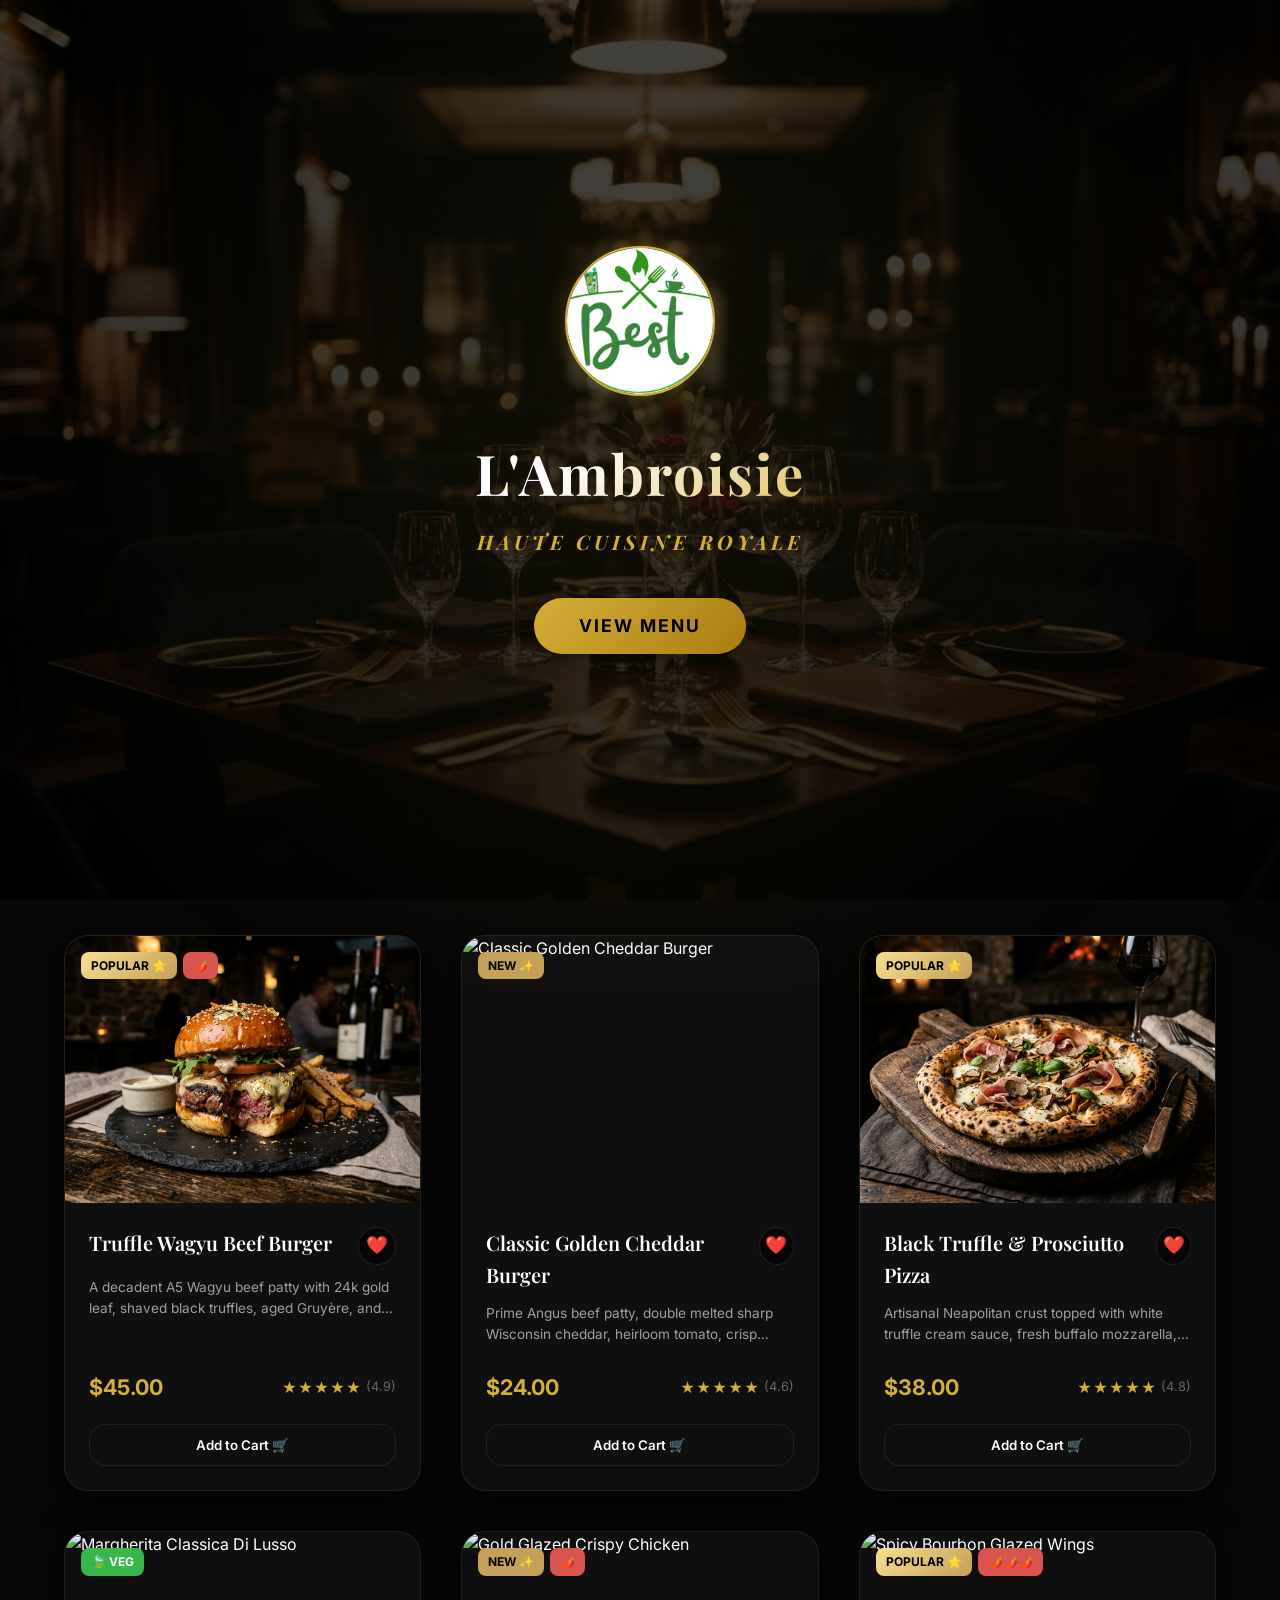
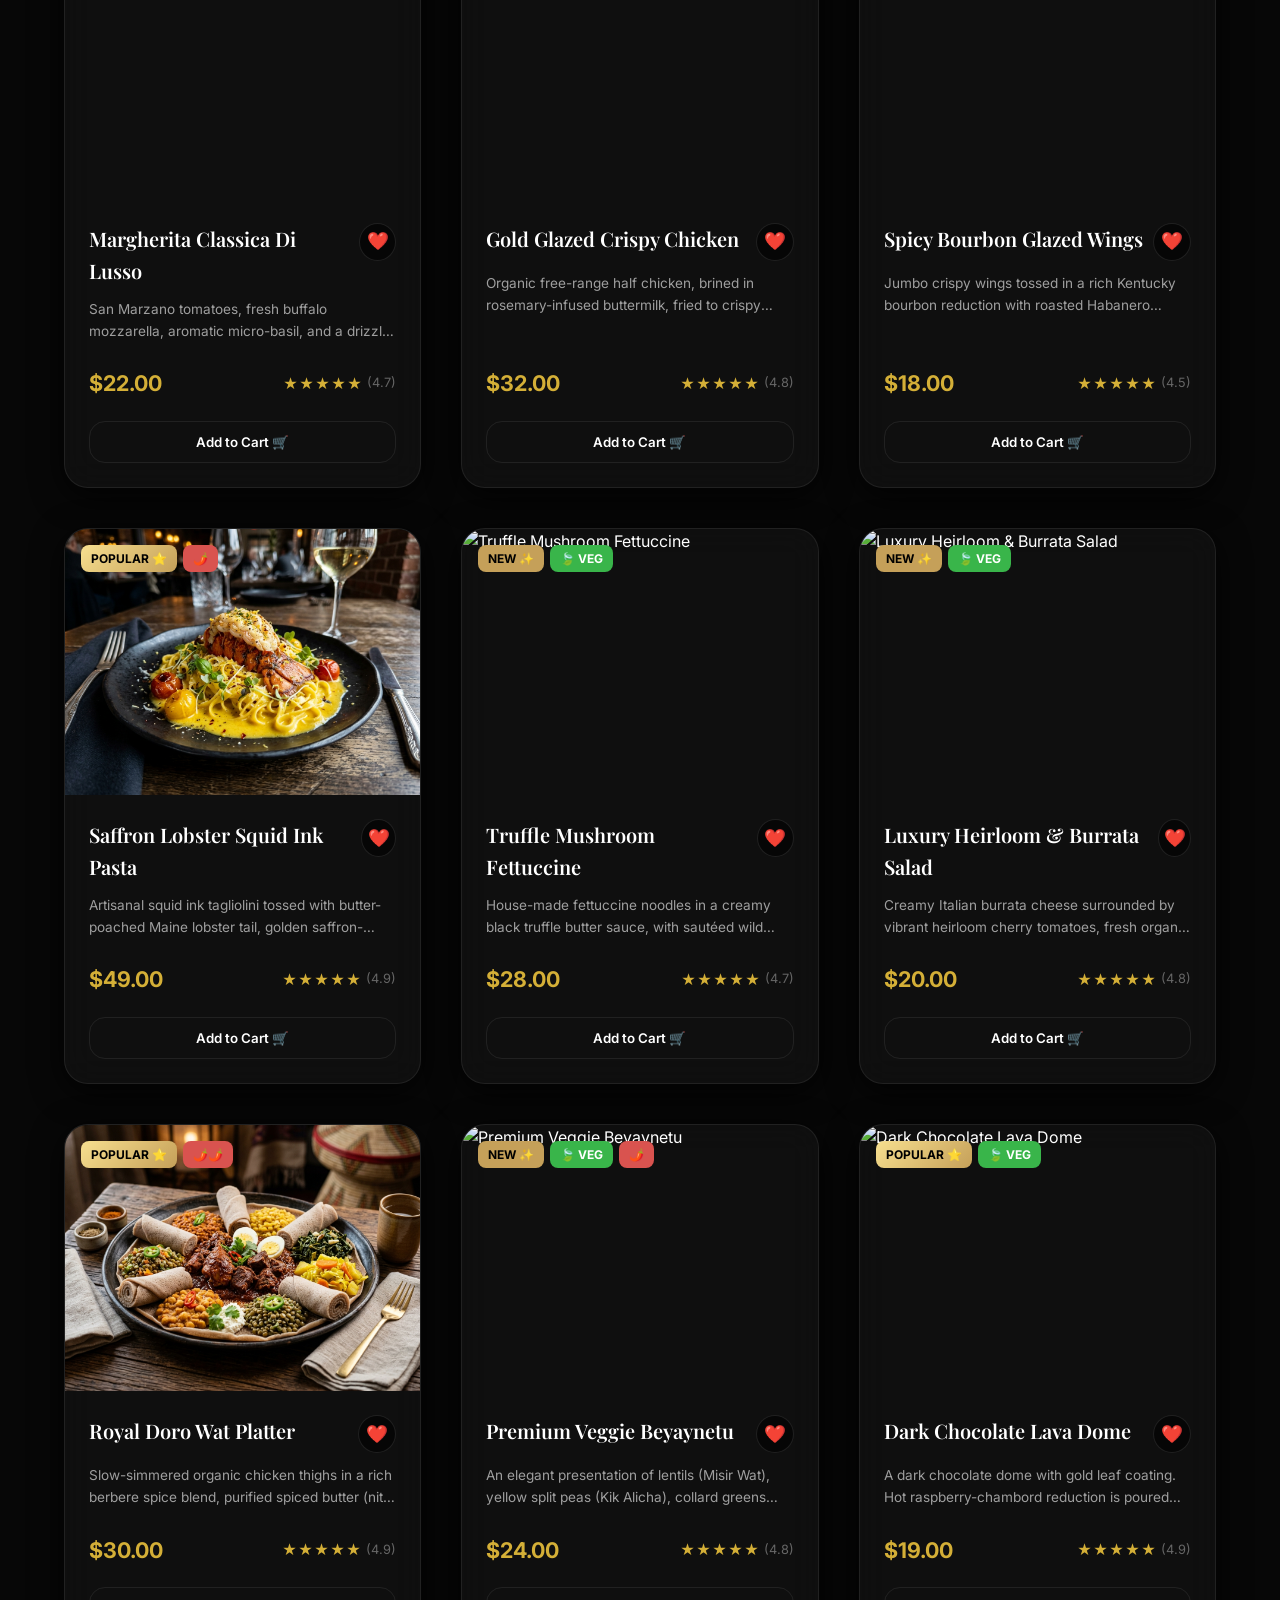
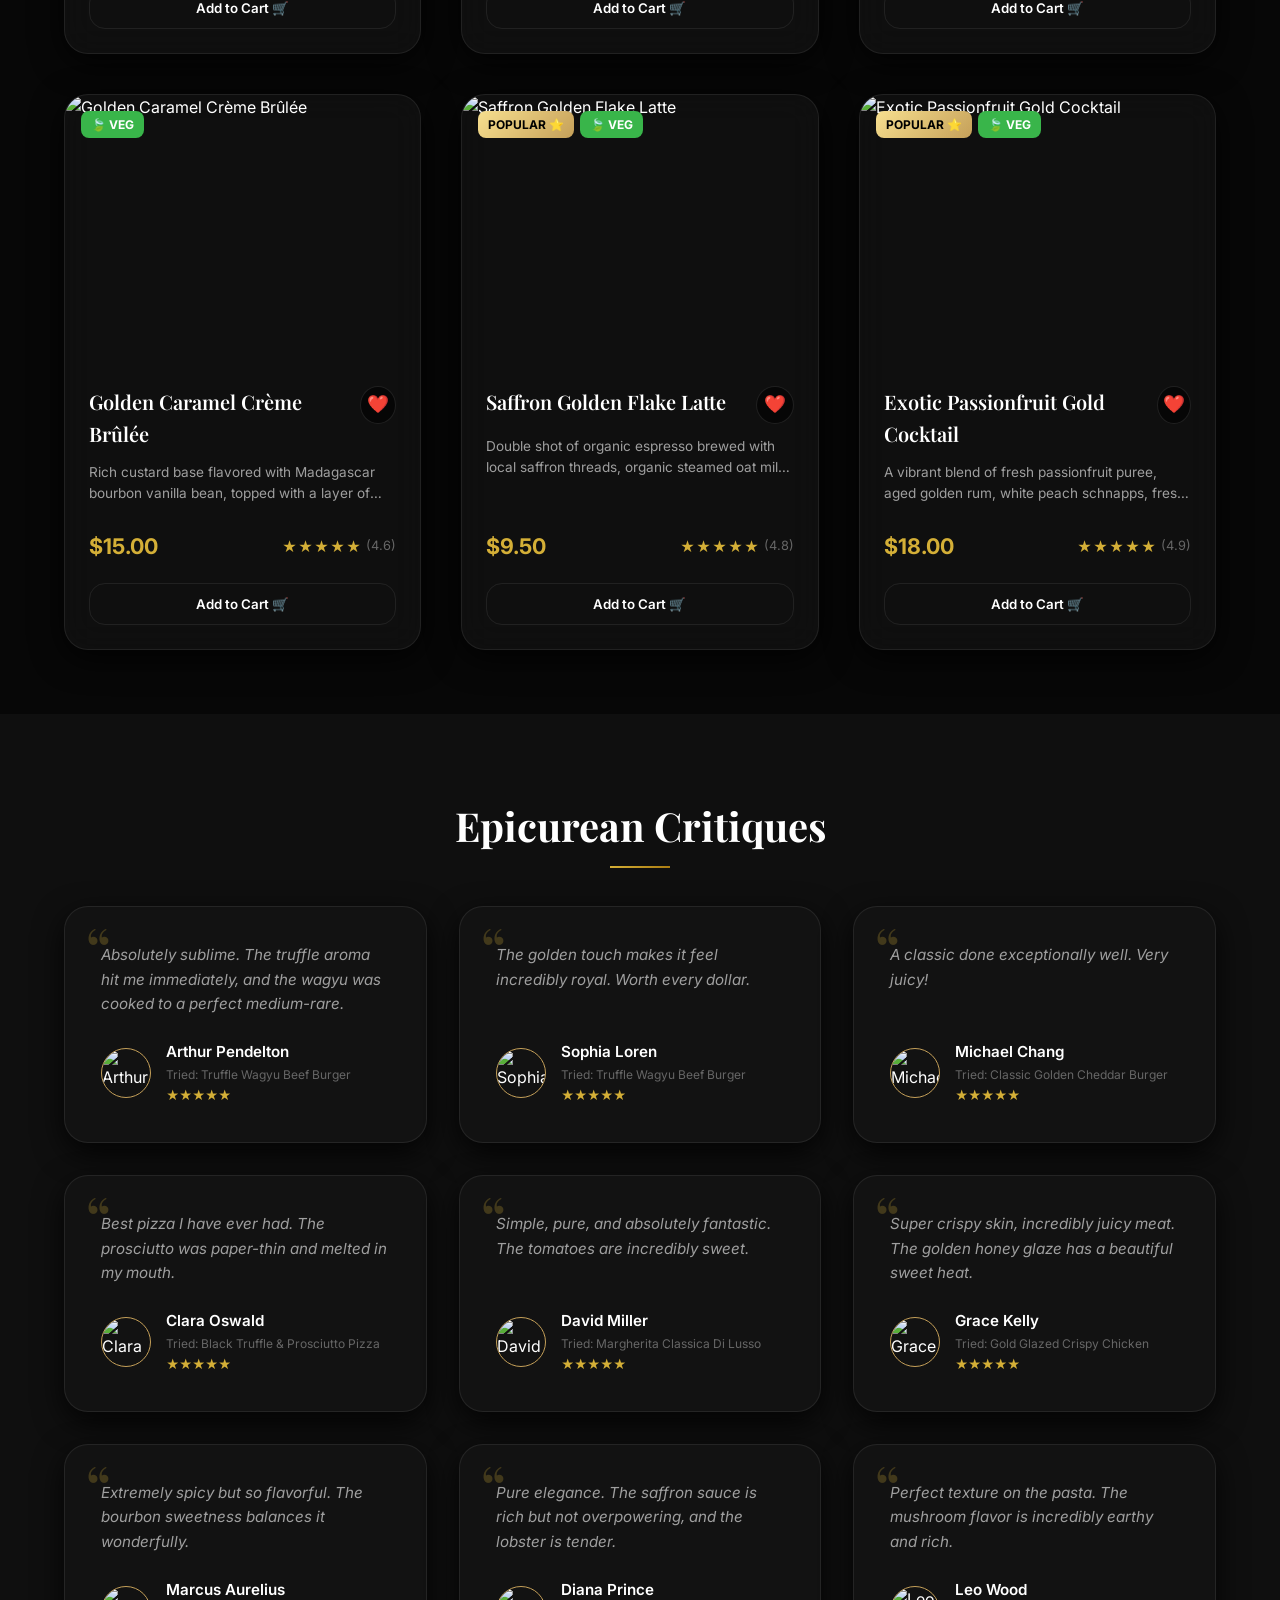
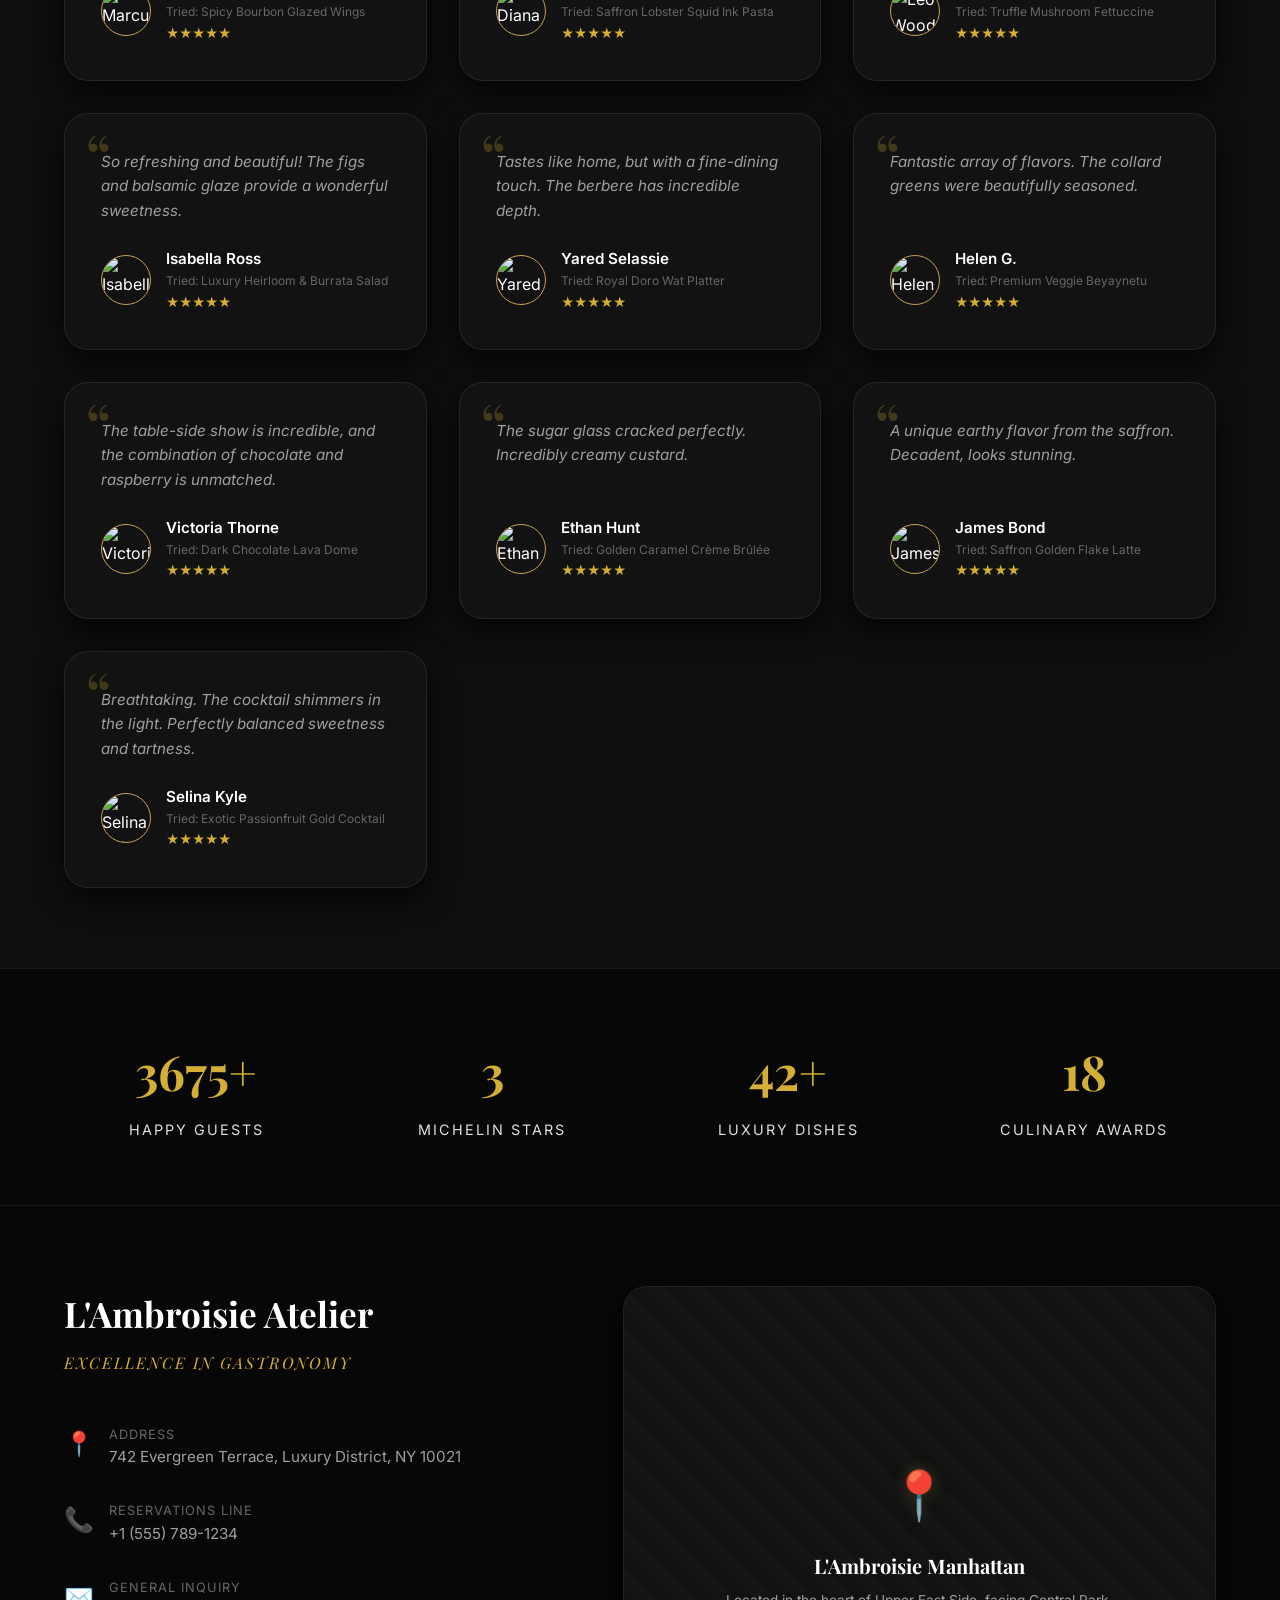
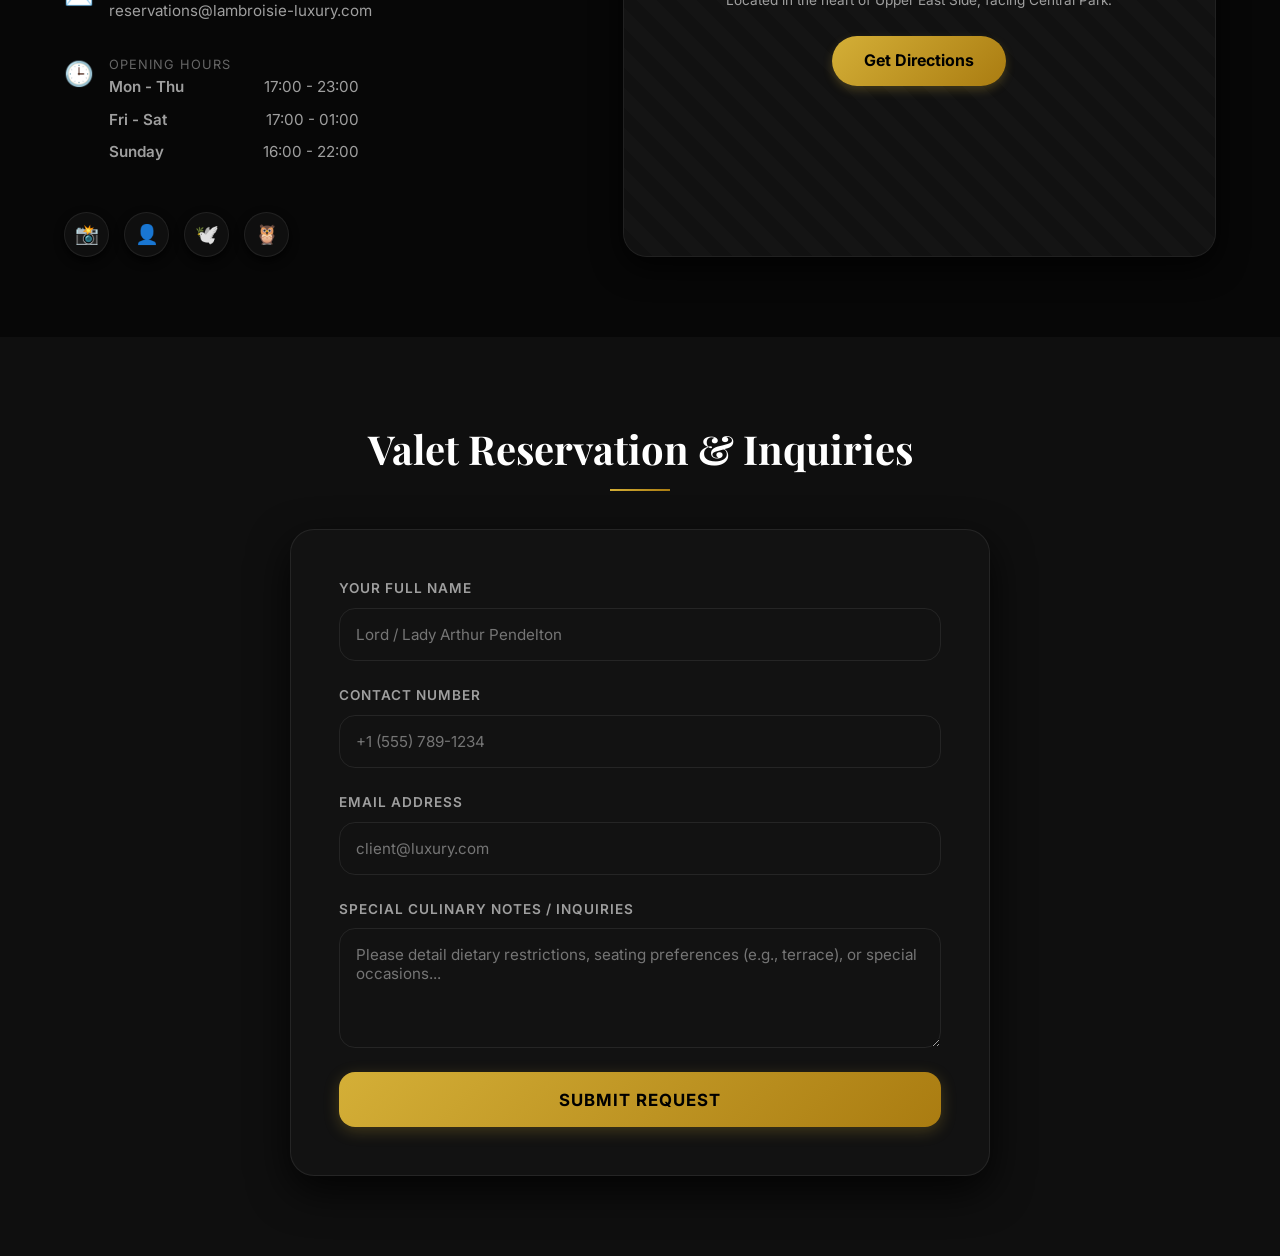
==== digital-menu/index.html @ bae40b77 "digital caffe menu" ====
<!DOCTYPE html>
<html lang="en">
<head>
  <meta charset="UTF-8">
  <meta name="viewport" content="width=device-width, initial-scale=1.0">
  <title>L'Ambroisie | Premium Digital Culinary Experience</title>
  <meta name="description" content="Immerse yourself in a luxury digital menu selection of exquisite gourmet culinary delights at L'Ambroisie.">
  
  <!-- CSS Stylesheets -->
  <link rel="stylesheet" href="css/style.css">
  <link rel="stylesheet" href="css/animations.css">
  <link rel="stylesheet" href="css/responsive.css">
</head>
<body class="dark-theme">

  <!-- 1. Welcoming Landing Page Overlay -->
  <div id="welcome-page">
    <div class="welcome-ambient-glow"></div>
    <div class="welcome-content">
      <img class="welcome-logo" src="images/logo.jpg" alt="L'Ambroisie Logo">
      <h1 class="welcome-title">L'Ambroisie</h1>
      <h2 class="welcome-subtitle">Haute Cuisine Royale</h2>
      <button id="enter-menu-btn" class="welcome-btn" aria-label="Enter Digital Menu">View Menu</button>
    </div>
  </div>

  <!-- 2. Sticky Navigation Header -->
  <header id="main-header">
    <div class="brand-container">
      <img class="header-logo" src="images/logo.jpg" alt="L'Ambroisie Logo">
      <span class="header-title">L'Ambroisie</span>
    </div>
    
    <nav class="nav-menu" id="nav-menu">
      <ul class="nav-links">
        <li><a href="#hero-showcase">Welcome</a></li>
        <li><a href="#menu-section">Our Menu</a></li>
        <li><a href="#reviews-section">Critiques</a></li>
        <li><a href="#info-section">L'Atelier</a></li>
        <li><a href="#contact-section">Reservations</a></li>
      </ul>
    </nav>

    <div class="header-actions">
      <!-- Theme toggle -->
      <button class="action-btn" id="theme-toggle" aria-label="Switch Theme">☀️</button>
      
      <!-- QR Trigger -->
      <button class="action-btn" id="qr-toggle-btn" aria-label="Show QR Code">📱</button>

      <!-- Cart FAB (Header Action) -->
      <button class="action-btn" id="cart-toggle-btn" aria-label="View Shopping Cart">
        🛒
        <span id="cart-badge">0</span>
      </button>

      <!-- Hamburger menu (Mobile) -->
      <button class="hamburger" id="hamburger-btn" aria-label="Open Navigation Menu">
        <span class="bar"></span>
        <span class="bar"></span>
        <span class="bar"></span>
      </button>
    </div>
  </header>

  <!-- 3. Hero Section (Slides / Showcase) -->
  <section id="hero-showcase">
    <h2 class="hero-showcase-title">L'Ambroisie</h2>
    <span class="hero-showcase-subtitle">Futuristic Luxury Dining</span>
  </section>

  <!-- 4. Main Menu & Category Section -->
  <section id="menu-section" class="menu-section">
    <h2 class="section-title">Chef's Selection</h2>
    
    <!-- Controls (Search and Filters trigger) -->
    <div class="menu-controls">
      <div class="search-box-container">
        <button class="search-icon-btn" aria-label="Search Submit">🔍</button>
        <input class="search-input" type="text" id="search-input" placeholder="Search by name, description, ingredients...">
        <button class="search-clear" id="search-clear" aria-label="Clear Search">&times;</button>
      </div>
      
      <button class="filter-btn-trigger" id="filter-toggle-btn">
        <span>Filters</span> ⚙️
      </button>
    </div>

    <!-- Category Scrollable Row -->
    <div class="category-scroller-container">
      <div class="category-scroller" id="category-tabs">
        <!-- Rendered dynamically -->
      </div>
    </div>

    <!-- Food Cards Grid -->
    <div class="food-grid" id="food-grid">
      <!-- Rendered dynamically (or skeletons initially) -->
    </div>
  </section>

  <!-- 5. Reviews Critiques Section -->
  <section id="reviews-section" class="reviews-section">
    <h2 class="section-title">Epicurean Critiques</h2>
    <div class="reviews-carousel" id="reviews-carousel">
      <!-- Rendered dynamically -->
    </div>
  </section>

  <!-- 6. Counters Section -->
  <section id="counters-section" class="counters-section">
    <div class="counter-card">
      <div class="counter-val-wrapper"><span class="counter-val" data-target="15000">0</span>+</div>
      <div class="counter-label">Happy Guests</div>
    </div>
    <div class="counter-card">
      <div class="counter-val-wrapper"><span class="counter-val" data-target="3">0</span></div>
      <div class="counter-label">Michelin Stars</div>
    </div>
    <div class="counter-card">
      <div class="counter-val-wrapper"><span class="counter-val" data-target="42">0</span>+</div>
      <div class="counter-label">Luxury Dishes</div>
    </div>
    <div class="counter-card">
      <div class="counter-val-wrapper"><span class="counter-val" data-target="18">0</span></div>
      <div class="counter-label">Culinary Awards</div>
    </div>
  </section>

  <!-- 7. Restaurant Info / Map Section -->
  <section id="info-section" class="info-section">
    <div class="info-grid">
      <div class="info-details-column">
        <div class="info-header">
          <h3 class="info-restaurant-name">L'Ambroisie Atelier</h3>
          <span class="info-restaurant-tagline">Excellence in Gastronomy</span>
        </div>

        <div class="info-item">
          <div class="info-icon">📍</div>
          <div class="info-text">
            <span class="info-label">Address</span>
            <span class="info-val">742 Evergreen Terrace, Luxury District, NY 10021</span>
          </div>
        </div>

        <div class="info-item">
          <div class="info-icon">📞</div>
          <div class="info-text">
            <span class="info-label">Reservations Line</span>
            <span class="info-val">+1 (555) 789-1234</span>
          </div>
        </div>

        <div class="info-item">
          <div class="info-icon">✉️</div>
          <div class="info-text">
            <span class="info-label">General Inquiry</span>
            <span class="info-val">reservations@lambroisie-luxury.com</span>
          </div>
        </div>

        <div class="info-item">
          <div class="info-icon">🕒</div>
          <div class="info-text">
            <span class="info-label">Opening Hours</span>
            <div class="hours-list">
              <div class="hours-row"><span>Mon - Thu</span> <span>17:00 - 23:00</span></div>
              <div class="hours-row"><span>Fri - Sat</span> <span>17:00 - 01:00</span></div>
              <div class="hours-row"><span>Sunday</span> <span>16:00 - 22:00</span></div>
            </div>
          </div>
        </div>

        <div class="social-links">
          <a class="social-icon" href="#" aria-label="Instagram">📸</a>
          <a class="social-icon" href="#" aria-label="Facebook">👤</a>
          <a class="social-icon" href="#" aria-label="Twitter">🕊️</a>
          <a class="social-icon" href="#" aria-label="Tripadvisor">🦉</a>
        </div>
      </div>

      <!-- Styled Map Placeholder -->
      <div class="map-column">
        <div class="map-placeholder-bg"></div>
        <div class="map-content">
          <div class="map-marker">📍</div>
          <h4 class="map-location-title">L'Ambroisie Manhattan</h4>
          <p class="map-location-desc">Located in the heart of Upper East Side, facing Central Park.</p>
          <a href="https://maps.google.com" target="_blank" rel="noopener noreferrer" class="directions-btn">Get Directions</a>
        </div>
      </div>
    </div>
  </section>

  <!-- 8. Reservation Form Section -->
  <section id="contact-section" class="contact-section">
    <h2 class="section-title">Valet Reservation & Inquiries</h2>
    <div class="contact-container">
      <form id="contact-form" novalidate>
        <div class="form-group">
          <label class="form-label" for="contact-name">Your Full Name</label>
          <input class="form-input" type="text" id="contact-name" placeholder="Lord / Lady Arthur Pendelton" required>
        </div>

        <div class="form-group">
          <label class="form-label" for="contact-phone">Contact Number</label>
          <input class="form-input" type="tel" id="contact-phone" placeholder="+1 (555) 789-1234" required>
        </div>

        <div class="form-group">
          <label class="form-label" for="contact-email">Email Address</label>
          <input class="form-input" type="email" id="contact-email" placeholder="client@luxury.com" required>
        </div>

        <div class="form-group">
          <label class="form-label" for="contact-message">Special Culinary Notes / Inquiries</label>
          <textarea class="form-input" id="contact-message" placeholder="Please detail dietary restrictions, seating preferences (e.g., terrace), or special occasions..." required></textarea>
        </div>

        <button class="submit-btn" type="submit">Submit Request</button>
      </form>
    </div>
  </section>

  <!-- 9. Cart Sliding Drawer -->
  <div class="overlay" id="cart-overlay"></div>
  <div class="drawer" id="cart-drawer">
    <div class="drawer-header">
      <h3 class="drawer-title">Selected Delicacies</h3>
      <button class="drawer-close" id="close-cart-btn" aria-label="Close Cart">&times;</button>
    </div>
    <div class="drawer-body">
      <div class="cart-items" id="cart-items">
        <!-- Rendered dynamically -->
      </div>
    </div>
    <div class="drawer-footer">
      <div class="cart-summary-row">
        <span>Subtotal</span>
        <span id="cart-subtotal">$0.00</span>
      </div>
      <div class="cart-summary-row">
        <span>V.A.T (10%)</span>
        <span id="cart-tax">$0.00</span>
      </div>
      <div class="cart-summary-row">
        <span>Service Charge (5%)</span>
        <span id="cart-service">$0.00</span>
      </div>
      <div class="cart-summary-row grand-total">
        <span>Total Sum</span>
        <span id="cart-total">$0.00</span>
      </div>
      <div class="cart-drawer-buttons">
        <button class="cart-btn clear-btn" id="clear-cart-btn">Clear</button>
        <button class="cart-btn checkout-btn" id="checkout-btn">Checkout</button>
      </div>
    </div>
  </div>

  <!-- 10. Filters Sliding Drawer -->
  <div class="overlay" id="filter-overlay"></div>
  <div class="drawer" id="filter-drawer">
    <div class="drawer-header">
      <h3 class="drawer-title">Refine Selection</h3>
      <button class="drawer-close" id="close-filter-btn" aria-label="Close Filters">&times;</button>
    </div>
    <div class="drawer-body">
      <!-- Price Limit -->
      <div class="filter-group">
        <h4 class="filter-group-title">Maximum Budget</h4>
        <div class="price-slider-container">
          <input class="range-input" type="range" id="filter-price-slider" min="5" max="60" value="60">
          <div class="price-range-info">
            <span>$5</span>
            <span id="filter-price-val">$60</span>
          </div>
        </div>
      </div>

      <!-- Specific Badges -->
      <div class="filter-group">
        <h4 class="filter-group-title">Dietary & Style</h4>
        
        <div class="toggle-item">
          <div class="toggle-label">
            <span class="toggle-label-title">Vegetarian</span>
            <span class="toggle-label-desc">Only display plant-based creations</span>
          </div>
          <label class="switch">
            <input type="checkbox" id="filter-veg">
            <span class="slider"></span>
          </label>
        </div>

        <div class="toggle-item">
          <div class="toggle-label">
            <span class="toggle-label-title">Spicy Pleasures</span>
            <span class="toggle-label-desc">Include dishes with spice profiles</span>
          </div>
          <label class="switch">
            <input type="checkbox" id="filter-spicy">
            <span class="slider"></span>
          </label>
        </div>

        <div class="toggle-item">
          <div class="toggle-label">
            <span class="toggle-label-title">Michelin Popular</span>
            <span class="toggle-label-desc">Popular guest recommendations</span>
          </div>
          <label class="switch">
            <input type="checkbox" id="filter-popular">
            <span class="slider"></span>
          </label>
        </div>

        <div class="toggle-item">
          <div class="toggle-label">
            <span class="toggle-label-title">New Arrivals</span>
            <span class="toggle-label-desc">L'Ambroisie fresh creations</span>
          </div>
          <label class="switch">
            <input type="checkbox" id="filter-new">
            <span class="slider"></span>
          </label>
        </div>
      </div>
    </div>
    <div class="drawer-footer">
      <div class="cart-drawer-buttons">
        <button class="cart-btn clear-btn" id="reset-filters-btn">Reset</button>
        <button class="cart-btn checkout-btn" id="apply-filters-btn">Apply</button>
      </div>
    </div>
  </div>

  <!-- 11. Food Details Modal Popup -->
  <div class="modal-overlay" id="details-overlay"></div>
  <div class="modal-container" id="details-modal">
    <button class="modal-close-btn" id="close-modal-btn" aria-label="Close Details Modal">&times;</button>
    <div class="modal-body">
      <div class="modal-grid">
        <div class="modal-img-wrapper">
          <img id="modal-img" src="" alt="">
        </div>
        <div class="modal-content-wrapper">
          <div class="modal-title-row">
            <h3 class="modal-title" id="modal-title">Food Item</h3>
          </div>
          <div class="modal-meta-row">
            <span class="modal-price" id="modal-price">$0.00</span>
            <span class="modal-rating-text" id="modal-rating">★ 4.9 (24 Reviews)</span>
          </div>
          <p class="modal-desc" id="modal-desc">Detailed item description goes here.</p>

          <div class="modal-specs">
            <div class="spec-item">
              <span class="spec-label">Est. Calories</span>
              <span class="spec-val" id="modal-calories">000 kcal</span>
            </div>
            <div class="spec-item">
              <span class="spec-label">Cooking Time</span>
              <span class="spec-val" id="modal-time">00 min</span>
            </div>
          </div>

          <div class="modal-lists">
            <div>
              <h4 class="modal-list-title">Ingredients</h4>
              <ul id="modal-ingredients">
                <!-- Rendered dynamically -->
              </ul>
            </div>
            <div>
              <h4 class="modal-list-title">Allergens</h4>
              <ul id="modal-allergens">
                <!-- Rendered dynamically -->
              </ul>
            </div>
          </div>

          <!-- Quantity / Buy selectors -->
          <div class="modal-action-row">
            <div class="modal-qty-container">
              <button class="modal-qty-btn" id="modal-dec-qty">-</button>
              <span class="modal-qty-val" id="modal-qty-val">1</span>
              <button class="modal-qty-btn" id="modal-inc-qty">+</button>
            </div>
            <button class="modal-add-btn" id="modal-add-cart-btn">Add to Selection</button>
          </div>

          <!-- Customer Reviews section -->
          <div class="modal-reviews-section">
            <h4 class="modal-reviews-title">Gastronomic Appraisals</h4>
            <div class="modal-reviews-list" id="modal-reviews-list">
              <!-- Rendered dynamically -->
            </div>
          </div>
        </div>
      </div>
    </div>
  </div>

  <!-- 12. QR Code Viewer Modal -->
  <div class="modal-overlay" id="qr-overlay"></div>
  <div class="modal-container" id="qr-modal" style="max-width: 400px;">
    <button class="modal-close-btn" id="close-qr-btn" aria-label="Close QR Modal">&times;</button>
    <div class="qr-modal-body">
      <h3 class="modal-title">Mobile Menu Sync</h3>
      <p class="qr-desc" style="margin-top: 0.5rem;">Scan with your mobile camera to take L'Ambroisie with you.</p>
      
      <!-- Premium inline golden SVG QR Code -->
      <div class="qr-code-wrapper">
        <svg width="200" height="200" viewBox="0 0 29 29" fill="none" xmlns="http://www.w3.org/2000/svg">
          <!-- Background QR blocks -->
          <rect width="29" height="29" fill="#FFFFFF"/>
          <path d="M0 0h9v9H0V0zm1 1v7h7V1H1zm1 1h5v5H2V2zm8-2h1v1h-1V0zm2 0h2v1h-2V0zm4 0h1v1h-1V0zm1 0h2v2h-1v-1h-1V0zm2 0h1v3h-1V0zm1 0h1v1h-1V0zm-9 2h1v1h-1V2zm4 0h1v1h-1V2zm1 0h1v1h-1V2zm-9 7h1v1h-1V9zm6 0h1v1h-1V9zm6 0h1v1h-1V9zm2 0h1v1h-1V9zm2 0h1v1h-1V9zm-16 1h9v9H0v-9zm1 1v7h7V11H1zm1 1h5v5H2v-5zm17-2h1v1h-1v-1zm1 0h2v1h-2v-1zm4 0h1v1h-1v-1zm-9 2h1v1h-1v-1zm2 0h1v1h-1v-1zm5 0h1v1h-1v-1zm2 0h1v1h-1v-1zm-10 2h2v1h-2v-1zm3 0h1v1h-1v-1zm4 0h1v1h-1v-1zm-8 2h1v2h-1v-2zm2 0h1v1h-1v-1zm1 0h2v1h-2v-1zm4 0h1v1h-1v-1zm-8 2h1v1h-1v-1zm4 0h1v1h-1v-1zm2 0h1v1h-1v-1zm-9 2h1v1h-1v-1zm6 0h1v1h-1v-1zm2 0h1v1h-1v-1zm3 0h1v1h-1v-1zm2 0h1v1h-1v-1zm-14 2h1v1h-1v-1zm3 0h2v1h-2v-1zm5 0h1v1h-1v-1zm1 0h2v1h-2v-1zm5 0h1v1h-1v-1z" fill="#000000"/>
          <!-- Gold corners -->
          <rect x="0" y="0" width="9" height="9" fill="none" stroke="#d4af37" stroke-width="0.5"/>
          <rect x="0" y="20" width="9" height="9" fill="none" stroke="#d4af37" stroke-width="0.5"/>
          <rect x="20" y="0" width="9" height="9" fill="none" stroke="#d4af37" stroke-width="0.5"/>
        </svg>
      </div>
      
      <p class="qr-desc">URL: <code>https://lambroisie.menu</code></p>
    </div>
  </div>

  <!-- 13. Dynamic Toast Container -->
  <div id="toast-container"></div>

  <!-- 14. Floating UI controls -->
  <button class="scroll-top-btn" id="scroll-top-btn" aria-label="Scroll back to top">▲</button>

  <!-- JS Scripts inclusion (Dependencies first) -->
  <script src="js/menu-data.js"></script>
  <script src="js/storage.js"></script>
  <script src="js/theme.js"></script>
  <script src="js/cart.js"></script>
  <script src="js/search.js"></script>
  <script src="js/filter.js"></script>
  <script src="js/app.js"></script>
</body>
</html>
---- digital-menu/css/style.css ----
@import url('https://fonts.googleapis.com/css2?family=Inter:wght@300;400;500;600;700&family=Playfair+Display:ital,wght@0,400;0,600;0,700;1,400&display=swap');

/* Define Design Tokens & Themes */
:root {
  /* Colors */
  --gold-primary: #d4af37;
  --gold-secondary: #c5a059;
  --gold-glow: rgba(212, 175, 55, 0.25);
  --gold-gradient: linear-gradient(135deg, #d4af37 0%, #aa7c11 100%);
  --gold-light-gradient: linear-gradient(135deg, #f7df8f 0%, #c5a059 100%);
  
  /* Dark Theme Variable Defaults */
  --bg-color: #070707;
  --bg-accent: #0f0f0f;
  --bg-glass: rgba(18, 18, 18, 0.7);
  --bg-glass-card: rgba(22, 22, 22, 0.55);
  --border-color: rgba(255, 255, 255, 0.08);
  --border-glow: rgba(212, 175, 55, 0.15);
  --text-primary: #ffffff;
  --text-secondary: #9f9f9f;
  --text-muted: #666666;
  --shadow-color: rgba(0, 0, 0, 0.8);
  --skeleton-bg: #1c1c1c;
  --skeleton-shimmer: #2e2e2e;
  --toast-bg: rgba(20, 20, 20, 0.95);
  
  /* Fonts */
  --font-serif: 'Playfair Display', serif;
  --font-sans: 'Inter', sans-serif;
  
  /* Other UI Settings */
  --blur-radius: 16px;
  --border-radius-sm: 8px;
  --border-radius-md: 16px;
  --border-radius-lg: 24px;
  --border-radius-xl: 40px;
}

/* Light Theme Variables override */
body.light-theme {
  --bg-color: #faf9f6;
  --bg-accent: #f2efe9;
  --bg-glass: rgba(250, 249, 246, 0.85);
  --bg-glass-card: rgba(255, 255, 255, 0.75);
  --border-color: rgba(0, 0, 0, 0.08);
  --border-glow: rgba(197, 160, 89, 0.25);
  --text-primary: #121212;
  --text-secondary: #5a5a5a;
  --text-muted: #8c8c8c;
  --shadow-color: rgba(0, 0, 0, 0.06);
  --skeleton-bg: #e8e6e0;
  --skeleton-shimmer: #d6d3c9;
  --toast-bg: rgba(255, 255, 255, 0.98);
}

/* Global Reset & Base Styles */
* {
  margin: 0;
  padding: 0;
  box-sizing: border-box;
  outline: none;
}

html {
  scroll-behavior: smooth;
  font-size: 16px;
}

body {
  font-family: var(--font-sans);
  background-color: var(--bg-color);
  color: var(--text-primary);
  line-height: 1.6;
  overflow-x: hidden;
  transition: background-color 0.4s ease, color 0.4s ease;
}

/* Scrollbar Customization */
::-webkit-scrollbar {
  width: 8px;
  height: 8px;
}

::-webkit-scrollbar-track {
  background: var(--bg-color);
}

::-webkit-scrollbar-thumb {
  background: var(--border-color);
  border-radius: var(--border-radius-sm);
}

::-webkit-scrollbar-thumb:hover {
  background: var(--gold-secondary);
}

/* Welcome Page (Overlay) Screen */
#welcome-page {
  position: fixed;
  top: 0;
  left: 0;
  width: 100vw;
  height: 100vh;
  z-index: 9999;
  background-image: linear-gradient(rgba(0, 0, 0, 0.75), rgba(0, 0, 0, 0.85)), url('../images/hero.jpg');
  background-size: cover;
  background-position: center;
  display: flex;
  flex-direction: column;
  align-items: center;
  justify-content: center;
  text-align: center;
  color: #ffffff;
}

.welcome-ambient-glow {
  position: absolute;
  top: -10%;
  left: -10%;
  width: 120%;
  height: 120%;
  background: radial-gradient(circle, rgba(212, 175, 55, 0.08) 0%, rgba(0,0,0,0) 70%);
  z-index: 1;
  pointer-events: none;
  animation: ambientGlow 10s ease-in-out infinite;
}

.welcome-content {
  position: relative;
  z-index: 2;
  max-width: 600px;
  padding: 2rem;
  display: flex;
  flex-direction: column;
  align-items: center;
}

.welcome-logo {
  width: 150px;
  height: 150px;
  border-radius: 50%;
  border: 2px solid var(--gold-primary);
  margin-bottom: 2rem;
  box-shadow: 0 0 25px var(--gold-glow);
  object-fit: cover;
}

.welcome-title {
  font-family: var(--font-serif);
  font-size: 3.5rem;
  font-weight: 700;
  letter-spacing: 2px;
  margin-bottom: 0.5rem;
  background: linear-gradient(135deg, #ffffff 30%, #e2c262 100%);
  -webkit-background-clip: text;
  -webkit-text-fill-color: transparent;
}

.welcome-subtitle {
  font-family: var(--font-serif);
  font-size: 1.25rem;
  font-style: italic;
  color: var(--gold-primary);
  letter-spacing: 4px;
  text-transform: uppercase;
  margin-bottom: 2.5rem;
}

.welcome-btn {
  background: var(--gold-gradient);
  border: none;
  color: #000000;
  font-family: var(--font-sans);
  font-weight: 700;
  font-size: 1.1rem;
  text-transform: uppercase;
  letter-spacing: 2px;
  padding: 1.1rem 2.8rem;
  border-radius: var(--border-radius-xl);
  cursor: pointer;
  box-shadow: 0 4px 15px rgba(0, 0, 0, 0.4);
  transition: all 0.4s cubic-bezier(0.165, 0.84, 0.44, 1);
  position: relative;
  overflow: hidden;
}

.welcome-btn::before {
  content: '';
  position: absolute;
  top: 0;
  left: -100%;
  width: 100%;
  height: 100%;
  background: linear-gradient(90deg, rgba(255, 255, 255, 0) 0%, rgba(255, 255, 255, 0.3) 50%, rgba(255, 255, 255, 0) 100%);
  transition: all 0.6s ease;
}

.welcome-btn:hover {
  transform: translateY(-4px) scale(1.03);
  box-shadow: 0 10px 30px var(--gold-glow);
}

.welcome-btn:hover::before {
  left: 100%;
}

/* Main Navigation Header */
#main-header {
  position: absolute;
  top: 0;
  left: 0;
  width: 100%;
  z-index: 100;
  padding: 1.5rem 5%;
  background: transparent;
  display: flex;
  justify-content: space-between;
  align-items: center;
  transition: all 0.4s ease;
}

#main-header.sticky {
  position: fixed;
  background: var(--bg-glass);
  backdrop-filter: blur(var(--blur-radius));
  border-bottom: 1px solid var(--border-color);
  padding: 1rem 5%;
  box-shadow: 0 10px 30px var(--shadow-color);
}

.brand-container {
  display: flex;
  align-items: center;
  gap: 12px;
}

.header-logo {
  width: 45px;
  height: 45px;
  border-radius: 50%;
  border: 1px solid var(--gold-primary);
  object-fit: cover;
}

.header-title {
  font-family: var(--font-serif);
  font-size: 1.6rem;
  font-weight: 600;
  letter-spacing: 1px;
}

.nav-links {
  display: flex;
  list-style: none;
  gap: 2.5rem;
}

.nav-links a {
  text-decoration: none;
  color: var(--text-primary);
  font-size: 0.95rem;
  font-weight: 500;
  letter-spacing: 1px;
  transition: color 0.3s ease;
  position: relative;
}

.nav-links a::after {
  content: '';
  position: absolute;
  bottom: -4px;
  left: 0;
  width: 0;
  height: 1px;
  background: var(--gold-primary);
  transition: width 0.3s ease;
}

.nav-links a:hover {
  color: var(--gold-primary);
}

.nav-links a:hover::after {
  width: 100%;
}

.header-actions {
  display: flex;
  align-items: center;
  gap: 1.25rem;
}

.action-btn {
  background: none;
  border: none;
  color: var(--text-primary);
  font-size: 1.35rem;
  cursor: pointer;
  transition: transform 0.3s ease, color 0.3s ease;
  position: relative;
}

.action-btn:hover {
  color: var(--gold-primary);
  transform: translateY(-2px);
}

/* Cart Toggle Badge */
#cart-badge {
  position: absolute;
  top: -8px;
  right: -8px;
  background: var(--gold-primary);
  color: #000000;
  font-size: 0.75rem;
  font-weight: 700;
  width: 18px;
  height: 18px;
  border-radius: 50%;
  display: flex;
  align-items: center;
  justify-content: center;
  opacity: 0;
  transform: scale(0);
  transition: all 0.3s cubic-bezier(0.175, 0.885, 0.32, 1.275);
}

#cart-badge.has-items {
  opacity: 1;
  transform: scale(1);
}

/* Mobile Hamburger Menu */
.hamburger {
  display: none;
  cursor: pointer;
  background: none;
  border: none;
}

.bar {
  display: block;
  width: 25px;
  height: 2px;
  margin: 5px auto;
  background-color: var(--text-primary);
  transition: all 0.3s ease-in-out;
}

/* Main Showcase Section (Hero overlay) */
#hero-showcase {
  height: 60vh;
  min-height: 450px;
  background-image: linear-gradient(rgba(0, 0, 0, 0.7), rgba(var(--bg-color), 0.95)), url('../images/hero.jpg');
  background-size: cover;
  background-position: center;
  display: flex;
  flex-direction: column;
  justify-content: center;
  align-items: center;
  text-align: center;
  padding: 0 1.5rem;
}

.hero-showcase-title {
  font-family: var(--font-serif);
  font-size: 4rem;
  font-weight: 700;
  letter-spacing: 1px;
  margin-bottom: 0.5rem;
}

.hero-showcase-subtitle {
  font-family: var(--font-serif);
  font-size: 1.15rem;
  font-style: italic;
  color: var(--gold-primary);
  letter-spacing: 5px;
  text-transform: uppercase;
}

/* Menu Content Main Grid Section */
.menu-section {
  padding: 4rem 5%;
}

.section-title {
  font-family: var(--font-serif);
  font-size: 2.5rem;
  text-align: center;
  margin-bottom: 3rem;
  position: relative;
}

.section-title::after {
  content: '';
  position: absolute;
  bottom: -10px;
  left: 50%;
  transform: translateX(-50%);
  width: 60px;
  height: 2px;
  background: var(--gold-gradient);
}

/* Category Tabs Scroller */
.category-scroller-container {
  position: relative;
  margin-bottom: 3rem;
}

.category-scroller {
  display: flex;
  gap: 1rem;
  overflow-x: auto;
  padding: 0.75rem 0.5rem;
  scrollbar-width: none; /* Hide scrollbar for Firefox */
}

.category-scroller::-webkit-scrollbar {
  display: none; /* Hide scrollbar for Chrome/Safari */
}

.category-tab {
  display: flex;
  align-items: center;
  gap: 10px;
  background: var(--bg-glass-card);
  border: 1px solid var(--border-color);
  padding: 0.85rem 1.6rem;
  border-radius: var(--border-radius-xl);
  color: var(--text-primary);
  font-family: var(--font-sans);
  font-weight: 500;
  font-size: 0.95rem;
  cursor: pointer;
  white-space: nowrap;
  transition: all 0.3s ease;
  box-shadow: 0 4px 10px var(--shadow-color);
}

.category-tab:hover {
  transform: translateY(-2px);
  border-color: var(--gold-secondary);
}

.category-tab.active {
  background: var(--gold-gradient);
  border-color: var(--gold-primary);
  color: #000000;
  box-shadow: 0 4px 15px var(--gold-glow);
}

.category-tab-icon {
  font-size: 1.2rem;
}

/* Search and Filter top control block */
.menu-controls {
  display: grid;
  grid-template-columns: 1fr auto;
  gap: 1.5rem;
  margin-bottom: 2.5rem;
}

.search-box-container {
  position: relative;
  background: var(--bg-glass-card);
  border: 1px solid var(--border-color);
  border-radius: var(--border-radius-xl);
  display: flex;
  align-items: center;
  padding: 0 1.5rem;
  box-shadow: 0 4px 10px var(--shadow-color);
}

.search-icon-btn {
  font-size: 1.1rem;
  color: var(--text-secondary);
  background: none;
  border: none;
}

.search-input {
  width: 100%;
  background: none;
  border: none;
  color: var(--text-primary);
  padding: 1rem 1rem;
  font-size: 1rem;
  font-family: var(--font-sans);
}

.search-clear {
  position: absolute;
  right: 1.5rem;
  font-size: 1.25rem;
  background: none;
  border: none;
  color: var(--text-muted);
  cursor: pointer;
  display: none;
}

.search-clear.active {
  display: block;
}

.filter-btn-trigger {
  display: flex;
  align-items: center;
  gap: 8px;
  background: var(--bg-glass-card);
  border: 1px solid var(--border-color);
  color: var(--text-primary);
  padding: 0.85rem 1.75rem;
  border-radius: var(--border-radius-xl);
  font-family: var(--font-sans);
  font-weight: 500;
  font-size: 1rem;
  cursor: pointer;
  box-shadow: 0 4px 10px var(--shadow-color);
  transition: all 0.3s ease;
}

.filter-btn-trigger:hover {
  border-color: var(--gold-primary);
  transform: translateY(-2px);
}

/* Food Cards Grid System */
.food-grid {
  display: grid;
  grid-template-columns: repeat(auto-fill, minmax(280px, 1fr));
  gap: 2.5rem;
}

/* Glassmorphism Food Cards */
.food-card {
  background: var(--bg-glass-card);
  border: 1px solid var(--border-color);
  border-radius: var(--border-radius-lg);
  overflow: hidden;
  box-shadow: 0 8px 32px var(--shadow-color);
  backdrop-filter: blur(var(--blur-radius));
  display: flex;
  flex-direction: column;
  height: 100%;
  transition: all 0.4s cubic-bezier(0.165, 0.84, 0.44, 1);
  animation: fadeInUp 0.6s cubic-bezier(0.16, 1, 0.3, 1) both;
}

.food-card:hover {
  transform: translateY(-8px);
  border-color: var(--gold-secondary);
  box-shadow: 0 15px 40px var(--border-glow);
}

.food-card-img-container {
  position: relative;
  width: 100%;
  padding-top: 75%; /* 4:3 Aspect Ratio */
  overflow: hidden;
  cursor: pointer;
}

.food-card-img {
  position: absolute;
  top: 0;
  left: 0;
  width: 100%;
  height: 100%;
  object-fit: cover;
  transition: transform 0.6s ease;
}

.food-card:hover .food-card-img {
  transform: scale(1.08);
}

.card-badges {
  position: absolute;
  top: 1rem;
  left: 1rem;
  display: flex;
  flex-wrap: wrap;
  gap: 6px;
  pointer-events: none;
}

.badge {
  font-size: 0.75rem;
  font-weight: 700;
  text-transform: uppercase;
  padding: 4px 10px;
  border-radius: var(--border-radius-sm);
  color: #000000;
}

.badge-popular {
  background: var(--gold-light-gradient);
}

.badge-new {
  background: #c5a059;
}

.badge-veg {
  background: #39b54a;
  color: #ffffff;
}

.badge-spicy {
  background: #d9534f;
  color: #ffffff;
}

.fav-btn {
  background: rgba(0, 0, 0, 0.55);
  border: 1px solid rgba(255, 255, 255, 0.1);
  color: #ffffff;
  font-size: 1.1rem;
  width: 38px;
  height: 38px;
  border-radius: 50%;
  display: flex;
  align-items: center;
  justify-content: center;
  cursor: pointer;
  transition: all 0.3s cubic-bezier(0.175, 0.885, 0.32, 1.275);
}

.fav-btn.is-fav {
  background: var(--gold-gradient);
  border-color: var(--gold-primary);
  text-shadow: 0 0 5px rgba(255,255,255,0.5);
  transform: scale(1.1);
}

.fav-btn:hover {
  transform: scale(1.15);
}

.food-card-content {
  padding: 1.5rem;
  display: flex;
  flex-direction: column;
  flex-grow: 1;
}

.food-card-header {
  display: flex;
  justify-content: space-between;
  align-items: flex-start;
  gap: 10px;
  margin-bottom: 0.75rem;
}

.food-card-title {
  font-family: var(--font-serif);
  font-size: 1.25rem;
  font-weight: 600;
  cursor: pointer;
  transition: color 0.3s ease;
}

.food-card-title:hover {
  color: var(--gold-primary);
}

.food-card-desc {
  font-size: 0.85rem;
  color: var(--text-secondary);
  margin-bottom: 1.5rem;
  display: -webkit-box;
  -webkit-line-clamp: 2;
  -webkit-box-orient: vertical;
  overflow: hidden;
  height: 2.7rem; /* 2 lines max height */
}

.food-card-footer {
  display: flex;
  justify-content: space-between;
  align-items: center;
  margin-top: auto;
  margin-bottom: 1.25rem;
}

.food-card-price {
  font-size: 1.35rem;
  font-weight: 700;
  color: var(--gold-primary);
}

.food-card-rating {
  display: flex;
  align-items: center;
  gap: 4px;
}

.stars {
  color: var(--gold-primary);
  font-size: 0.9rem;
  letter-spacing: 1px;
}

.rating-num {
  font-size: 0.8rem;
  color: var(--text-muted);
}

.add-to-cart-btn-grid {
  width: 100%;
  background: transparent;
  border: 1px solid var(--border-color);
  color: var(--text-primary);
  font-family: var(--font-sans);
  font-weight: 600;
  padding: 0.75rem;
  border-radius: var(--border-radius-md);
  cursor: pointer;
  transition: all 0.3s ease;
}

.add-to-cart-btn-grid:hover {
  background: var(--gold-gradient);
  color: #000000;
  border-color: var(--gold-primary);
  box-shadow: 0 4px 12px var(--gold-glow);
}

/* Skeleton Loading Screens Animations */
.skeleton-card {
  background: var(--bg-glass-card);
  border: 1px solid var(--border-color);
  border-radius: var(--border-radius-lg);
  padding: 1.25rem;
  height: 380px;
  display: flex;
  flex-direction: column;
  gap: 1rem;
}

.skeleton-img {
  width: 100%;
  height: 180px;
  border-radius: var(--border-radius-md);
  background: var(--skeleton-bg);
  background-image: linear-gradient(90deg, var(--skeleton-bg) 25%, var(--skeleton-shimmer) 50%, var(--skeleton-bg) 75%);
  background-size: 200% 100%;
  animation: shimmer 1.5s infinite linear;
}

.skeleton-line {
  background: var(--skeleton-bg);
  background-image: linear-gradient(90deg, var(--skeleton-bg) 25%, var(--skeleton-shimmer) 50%, var(--skeleton-bg) 75%);
  background-size: 200% 100%;
  animation: shimmer 1.5s infinite linear;
  border-radius: var(--border-radius-sm);
}

.skeleton-line.title {
  width: 70%;
  height: 20px;
}

.skeleton-line.desc {
  width: 100%;
  height: 40px;
}

.skeleton-line.footer {
  width: 50%;
  height: 24px;
}

/* No Results message */
.no-results-message {
  grid-column: 1 / -1;
  text-align: center;
  padding: 4rem 1rem;
}

.no-results-message p {
  color: var(--text-secondary);
  font-size: 1.15rem;
  margin-bottom: 1.5rem;
}

.reset-all-btn {
  background: var(--gold-gradient);
  border: none;
  color: #000000;
  padding: 0.75rem 2rem;
  border-radius: var(--border-radius-xl);
  font-weight: 600;
  cursor: pointer;
}

/* Side Drawers (Cart and Filters) */
.overlay {
  position: fixed;
  top: 0;
  left: 0;
  width: 100vw;
  height: 100vh;
  background: rgba(0, 0, 0, 0.7);
  z-index: 1000;
  opacity: 0;
  pointer-events: none;
  transition: opacity 0.4s ease;
  backdrop-filter: blur(4px);
}

.overlay.visible {
  opacity: 1;
  pointer-events: auto;
}

.drawer {
  position: fixed;
  top: 0;
  right: 0;
  width: 450px;
  max-width: 100%;
  height: 100vh;
  background: var(--bg-glass);
  backdrop-filter: blur(var(--blur-radius));
  border-left: 1px solid var(--border-color);
  box-shadow: -10px 0 35px var(--shadow-color);
  z-index: 1001;
  display: flex;
  flex-direction: column;
  transform: translateX(100%);
  transition: transform 0.4s cubic-bezier(0.165, 0.84, 0.44, 1);
}

.drawer.open {
  transform: translateX(0);
}

.drawer-header {
  padding: 1.5rem;
  border-bottom: 1px solid var(--border-color);
  display: flex;
  justify-content: space-between;
  align-items: center;
}

.drawer-title {
  font-family: var(--font-serif);
  font-size: 1.5rem;
  font-weight: 600;
}

.drawer-close {
  background: none;
  border: none;
  color: var(--text-primary);
  font-size: 1.75rem;
  cursor: pointer;
}

.drawer-close:hover {
  color: var(--gold-primary);
}

.drawer-body {
  flex-grow: 1;
  overflow-y: auto;
  padding: 1.5rem;
}

.drawer-footer {
  padding: 1.5rem;
  border-top: 1px solid var(--border-color);
  background: var(--bg-accent);
}

/* Cart Specific Styles */
.cart-items {
  display: flex;
  flex-direction: column;
  gap: 1.25rem;
}

.empty-cart-message {
  text-align: center;
  padding: 5rem 1rem;
}

.empty-cart-icon {
  font-size: 3rem;
  margin-bottom: 1rem;
  opacity: 0.5;
}

.empty-cart-message p {
  color: var(--text-secondary);
}

.cart-item {
  display: flex;
  align-items: center;
  gap: 1rem;
  background: var(--bg-glass-card);
  border: 1px solid var(--border-color);
  padding: 0.85rem;
  border-radius: var(--border-radius-md);
  position: relative;
}

.cart-item-image {
  width: 70px;
  height: 70px;
  object-fit: cover;
  border-radius: var(--border-radius-sm);
}

.cart-item-details {
  flex-grow: 1;
  display: flex;
  flex-direction: column;
  gap: 4px;
}

.cart-item-name {
  font-size: 0.95rem;
  font-weight: 600;
  max-width: 220px;
  white-space: nowrap;
  overflow: hidden;
  text-overflow: ellipsis;
}

.cart-item-price {
  color: var(--gold-primary);
  font-weight: 700;
  font-size: 0.9rem;
}

.cart-item-controls {
  display: flex;
  align-items: center;
  gap: 12px;
  margin-top: 4px;
}

.qty-btn {
  background: var(--border-color);
  border: 1px solid var(--border-color);
  color: var(--text-primary);
  width: 24px;
  height: 24px;
  border-radius: 4px;
  cursor: pointer;
  display: flex;
  align-items: center;
  justify-content: center;
  font-weight: 700;
  transition: all 0.2s ease;
}

.qty-btn:hover {
  background: var(--gold-secondary);
  color: #000000;
}

.cart-item-qty {
  font-size: 0.9rem;
  font-weight: 600;
}

.cart-item-remove-btn {
  background: none;
  border: none;
  color: var(--text-muted);
  font-size: 1.25rem;
  cursor: pointer;
  position: absolute;
  top: 8px;
  right: 12px;
  transition: color 0.2s ease;
}

.cart-item-remove-btn:hover {
  color: #d9534f;
}

/* Cart calculations layout */
.cart-summary-row {
  display: flex;
  justify-content: space-between;
  margin-bottom: 0.5rem;
  font-size: 0.95rem;
  color: var(--text-secondary);
}

.cart-summary-row.grand-total {
  border-top: 1px solid var(--border-color);
  padding-top: 1rem;
  margin-top: 1rem;
  font-size: 1.25rem;
  font-weight: 700;
  color: var(--text-primary);
}

.cart-summary-row.grand-total span:last-child {
  color: var(--gold-primary);
}

.cart-drawer-buttons {
  display: grid;
  grid-template-columns: 1fr 2fr;
  gap: 10px;
  margin-top: 1.5rem;
}

.cart-btn {
  border: none;
  font-family: var(--font-sans);
  font-weight: 700;
  padding: 1rem;
  border-radius: var(--border-radius-md);
  text-transform: uppercase;
  letter-spacing: 1px;
  cursor: pointer;
  transition: all 0.3s ease;
}

.cart-btn.clear-btn {
  background: transparent;
  border: 1px solid var(--border-color);
  color: var(--text-primary);
}

.cart-btn.clear-btn:hover {
  background: rgba(217, 83, 79, 0.1);
  border-color: #d9534f;
  color: #d9534f;
}

.cart-btn.checkout-btn {
  background: var(--gold-gradient);
  color: #000000;
  box-shadow: 0 4px 15px var(--gold-glow);
}

.cart-btn.checkout-btn:hover {
  transform: translateY(-2px);
  box-shadow: 0 8px 25px var(--gold-glow);
}

/* Filter Specific Drawer styles */
.filter-group {
  margin-bottom: 2rem;
}

.filter-group-title {
  font-size: 0.9rem;
  text-transform: uppercase;
  letter-spacing: 1px;
  color: var(--text-secondary);
  margin-bottom: 1rem;
  border-left: 2px solid var(--gold-primary);
  padding-left: 8px;
}

/* Range input styled */
.price-slider-container {
  display: flex;
  flex-direction: column;
  gap: 8px;
}

.price-range-info {
  display: flex;
  justify-content: space-between;
  font-size: 0.9rem;
  font-weight: 600;
}

.range-input {
  -webkit-appearance: none;
  width: 100%;
  height: 4px;
  background: var(--border-color);
  border-radius: 2px;
  outline: none;
}

.range-input::-webkit-slider-thumb {
  -webkit-appearance: none;
  appearance: none;
  width: 18px;
  height: 18px;
  border-radius: 50%;
  background: var(--gold-primary);
  cursor: pointer;
  box-shadow: 0 0 10px var(--gold-glow);
  transition: transform 0.2s ease;
}

.range-input::-webkit-slider-thumb:hover {
  transform: scale(1.2);
}

/* Custom Checkbox / Toggle Switches */
.toggle-item {
  display: flex;
  justify-content: space-between;
  align-items: center;
  padding: 0.75rem 0;
  border-bottom: 1px solid var(--border-color);
}

.toggle-label {
  display: flex;
  flex-direction: column;
}

.toggle-label-title {
  font-size: 1rem;
  font-weight: 500;
}

.toggle-label-desc {
  font-size: 0.8rem;
  color: var(--text-muted);
}

/* Styled switch wrapper */
.switch {
  position: relative;
  display: inline-block;
  width: 48px;
  height: 24px;
}

.switch input {
  opacity: 0;
  width: 0;
  height: 0;
}

.slider {
  position: absolute;
  cursor: pointer;
  top: 0;
  left: 0;
  right: 0;
  bottom: 0;
  background-color: var(--border-color);
  transition: .4s;
  border-radius: 24px;
}

.slider:before {
  position: absolute;
  content: "";
  height: 18px;
  width: 18px;
  left: 3px;
  bottom: 3px;
  background-color: var(--text-primary);
  transition: .4s;
  border-radius: 50%;
}

input:checked + .slider {
  background-color: var(--gold-primary);
}

input:checked + .slider:before {
  transform: translateX(24px);
  background-color: #000000;
}

/* Details Modal Popup Styling */
.modal-overlay {
  position: fixed;
  top: 0;
  left: 0;
  width: 100vw;
  height: 100vh;
  background: rgba(0, 0, 0, 0.85);
  backdrop-filter: blur(8px);
  z-index: 2000;
  opacity: 0;
  pointer-events: none;
  transition: opacity 0.4s ease;
}

.modal-overlay.visible {
  opacity: 1;
  pointer-events: auto;
}

.modal-container {
  position: fixed;
  top: 50%;
  left: 50%;
  transform: translate(-50%, -50%) scale(0.9);
  width: 800px;
  max-width: 92%;
  max-height: 85vh;
  background: var(--bg-glass);
  backdrop-filter: blur(var(--blur-radius));
  border: 1px solid var(--border-color);
  border-radius: var(--border-radius-lg);
  box-shadow: 0 20px 50px rgba(0, 0, 0, 0.9);
  z-index: 2001;
  display: flex;
  flex-direction: column;
  overflow: hidden;
  opacity: 0;
  pointer-events: none;
  transition: all 0.4s cubic-bezier(0.165, 0.84, 0.44, 1);
}

.modal-container.open {
  opacity: 1;
  pointer-events: auto;
  transform: translate(-50%, -50%) scale(1);
}

.modal-close-btn {
  position: absolute;
  top: 1.25rem;
  right: 1.25rem;
  background: rgba(0, 0, 0, 0.6);
  border: 1px solid var(--border-color);
  color: #ffffff;
  width: 38px;
  height: 38px;
  border-radius: 50%;
  font-size: 1.5rem;
  cursor: pointer;
  display: flex;
  align-items: center;
  justify-content: center;
  z-index: 10;
  transition: all 0.3s ease;
}

.modal-close-btn:hover {
  background: var(--gold-gradient);
  border-color: var(--gold-primary);
  color: #000000;
}

.modal-body {
  overflow-y: auto;
  flex-grow: 1;
}

.modal-grid {
  display: grid;
  grid-template-columns: 1.2fr 1.5fr;
}

.modal-img-wrapper {
  position: relative;
  height: 100%;
  min-height: 320px;
}

.modal-img-wrapper img {
  width: 100%;
  height: 100%;
  object-fit: cover;
}

.modal-content-wrapper {
  padding: 2.5rem;
  display: flex;
  flex-direction: column;
}

.modal-title-row {
  margin-bottom: 0.75rem;
}

.modal-title {
  font-family: var(--font-serif);
  font-size: 2rem;
  font-weight: 700;
  line-height: 1.2;
}

.modal-meta-row {
  display: flex;
  align-items: center;
  gap: 15px;
  margin-bottom: 1.5rem;
}

.modal-price {
  font-size: 1.8rem;
  font-weight: 700;
  color: var(--gold-primary);
}

.modal-rating-text {
  font-size: 0.95rem;
  color: var(--text-secondary);
}

.modal-desc {
  font-size: 0.95rem;
  color: var(--text-secondary);
  line-height: 1.6;
  margin-bottom: 1.5rem;
}

/* Quick specs (calories, cooking time) */
.modal-specs {
  display: flex;
  gap: 20px;
  margin-bottom: 1.75rem;
  padding: 10px 0;
  border-top: 1px solid var(--border-color);
  border-bottom: 1px solid var(--border-color);
}

.spec-item {
  display: flex;
  flex-direction: column;
}

.spec-label {
  font-size: 0.75rem;
  text-transform: uppercase;
  color: var(--text-muted);
}

.spec-val {
  font-size: 0.95rem;
  font-weight: 600;
}

/* Details list (ingredients, allergens) */
.modal-lists {
  display: grid;
  grid-template-columns: 1fr 1fr;
  gap: 20px;
  margin-bottom: 2rem;
}

.modal-list-title {
  font-size: 0.85rem;
  text-transform: uppercase;
  letter-spacing: 1px;
  color: var(--text-secondary);
  margin-bottom: 0.5rem;
  border-left: 2px solid var(--gold-primary);
  padding-left: 6px;
}

.modal-lists ul {
  list-style: none;
  display: flex;
  flex-direction: column;
  gap: 4px;
}

.modal-lists li {
  font-size: 0.85rem;
  color: var(--text-secondary);
}

/* Quantity Selection and Modal Checkout actions */
.modal-action-row {
  display: flex;
  gap: 15px;
  margin-bottom: 2rem;
  align-items: center;
}

.modal-qty-container {
  display: flex;
  align-items: center;
  border: 1px solid var(--border-color);
  border-radius: var(--border-radius-md);
  padding: 6px;
  background: var(--bg-accent);
}

.modal-qty-btn {
  background: none;
  border: none;
  color: var(--text-primary);
  font-size: 1.2rem;
  width: 32px;
  height: 32px;
  cursor: pointer;
  display: flex;
  align-items: center;
  justify-content: center;
}

.modal-qty-btn:hover {
  color: var(--gold-primary);
}

.modal-qty-val {
  font-weight: 700;
  width: 30px;
  text-align: center;
}

.modal-add-btn {
  flex-grow: 1;
  background: var(--gold-gradient);
  border: none;
  color: #000000;
  font-family: var(--font-sans);
  font-weight: 700;
  font-size: 1.05rem;
  text-transform: uppercase;
  letter-spacing: 1px;
  padding: 1rem;
  border-radius: var(--border-radius-md);
  cursor: pointer;
  box-shadow: 0 4px 15px var(--gold-glow);
  transition: all 0.3s ease;
}

.modal-add-btn:hover {
  transform: translateY(-2px);
  box-shadow: 0 8px 25px var(--gold-glow);
}

/* Reviews List within Modal */
.modal-reviews-section {
  border-top: 1px solid var(--border-color);
  padding-top: 2rem;
}

.modal-reviews-title {
  font-family: var(--font-serif);
  font-size: 1.35rem;
  margin-bottom: 1.25rem;
}

.modal-reviews-list {
  display: flex;
  flex-direction: column;
  gap: 1.25rem;
}

.modal-review-item {
  background: var(--bg-glass-card);
  border: 1px solid var(--border-color);
  padding: 1.15rem;
  border-radius: var(--border-radius-md);
}

.modal-review-header {
  display: flex;
  align-items: center;
  gap: 12px;
  margin-bottom: 0.5rem;
}

.review-avatar {
  width: 40px;
  height: 40px;
  border-radius: 50%;
  object-fit: cover;
}

.review-meta {
  flex-grow: 1;
  display: flex;
  flex-direction: column;
}

.review-author {
  font-size: 0.9rem;
  font-weight: 600;
}

.review-date {
  font-size: 0.75rem;
  color: var(--text-muted);
}

.review-stars {
  color: var(--gold-primary);
  font-size: 0.85rem;
}

.review-text {
  font-size: 0.85rem;
  color: var(--text-secondary);
  font-style: italic;
}

/* Review Slider Section */
.reviews-section {
  padding: 5rem 5%;
  background: var(--bg-accent);
}

.reviews-carousel {
  display: grid;
  grid-template-columns: repeat(auto-fill, minmax(320px, 1fr));
  gap: 2rem;
  margin-top: 3rem;
}

.review-slide-card {
  background: var(--bg-glass-card);
  border: 1px solid var(--border-color);
  border-radius: var(--border-radius-lg);
  padding: 2.25rem;
  position: relative;
  box-shadow: 0 10px 30px var(--shadow-color);
  display: flex;
  flex-direction: column;
  height: 100%;
}

.review-slide-quote {
  font-family: var(--font-serif);
  font-size: 4rem;
  color: var(--gold-glow);
  position: absolute;
  top: 10px;
  left: 20px;
  line-height: 1;
}

.review-slide-text {
  font-size: 0.95rem;
  color: var(--text-secondary);
  font-style: italic;
  margin-bottom: 1.5rem;
  position: relative;
  z-index: 1;
  line-height: 1.6;
}

.review-slide-details {
  display: flex;
  align-items: center;
  gap: 15px;
  margin-top: auto;
}

.review-slide-avatar {
  width: 50px;
  height: 50px;
  border-radius: 50%;
  object-fit: cover;
  border: 1px solid var(--gold-secondary);
}

.review-slide-info {
  display: flex;
  flex-direction: column;
}

.review-slide-name {
  font-size: 0.95rem;
  font-weight: 600;
}

.review-slide-item {
  font-size: 0.75rem;
  color: var(--text-muted);
}

.review-slide-stars {
  color: var(--gold-primary);
  font-size: 0.8rem;
  margin-top: 2px;
}

/* Counters section */
.counters-section {
  padding: 4rem 5%;
  background-image: linear-gradient(rgba(0, 0, 0, 0.8), rgba(0, 0, 0, 0.8)), url('../images/hero.jpg');
  background-size: cover;
  background-position: center;
  background-attachment: fixed;
  display: grid;
  grid-template-columns: repeat(4, 1fr);
  gap: 2rem;
  text-align: center;
  border-top: 1px solid var(--border-color);
  border-bottom: 1px solid var(--border-color);
}

.counter-card {
  color: #ffffff;
}

.counter-val-wrapper {
  font-family: var(--font-serif);
  font-size: 3rem;
  font-weight: 700;
  color: var(--gold-primary);
  margin-bottom: 0.5rem;
}

.counter-label {
  font-size: 0.9rem;
  text-transform: uppercase;
  letter-spacing: 2px;
  color: #dfdfdf;
}

/* Restaurant Info Section */
.info-section {
  padding: 5rem 5%;
}

.info-grid {
  display: grid;
  grid-template-columns: 1fr 1.2fr;
  gap: 4rem;
}

.info-details-column {
  display: flex;
  flex-direction: column;
  gap: 2rem;
}

.info-header {
  margin-bottom: 1rem;
}

.info-restaurant-name {
  font-family: var(--font-serif);
  font-size: 2.2rem;
  font-weight: 700;
  margin-bottom: 0.5rem;
}

.info-restaurant-tagline {
  font-family: var(--font-serif);
  font-size: 1rem;
  font-style: italic;
  color: var(--gold-primary);
  text-transform: uppercase;
  letter-spacing: 2px;
}

.info-item {
  display: flex;
  gap: 15px;
  align-items: flex-start;
}

.info-icon {
  font-size: 1.5rem;
  color: var(--gold-primary);
}

.info-text {
  display: flex;
  flex-direction: column;
}

.info-label {
  font-size: 0.8rem;
  color: var(--text-muted);
  text-transform: uppercase;
  letter-spacing: 1px;
}

.info-val {
  font-size: 0.95rem;
  color: var(--text-secondary);
}

.hours-list {
  display: flex;
  flex-direction: column;
  gap: 8px;
}

.hours-row {
  display: flex;
  justify-content: space-between;
  width: 250px;
  font-size: 0.95rem;
  color: var(--text-secondary);
}

.hours-row span:first-child {
  font-weight: 600;
}

.social-links {
  display: flex;
  gap: 15px;
  margin-top: 1rem;
}

.social-icon {
  background: var(--bg-glass-card);
  border: 1px solid var(--border-color);
  color: var(--text-primary);
  width: 45px;
  height: 45px;
  border-radius: 50%;
  display: flex;
  align-items: center;
  justify-content: center;
  text-decoration: none;
  font-size: 1.2rem;
  transition: all 0.3s ease;
  box-shadow: 0 4px 10px var(--shadow-color);
}

.social-icon:hover {
  background: var(--gold-gradient);
  color: #000000;
  border-color: var(--gold-primary);
  transform: translateY(-3px);
}

/* Map Column Styled placeholder */
.map-column {
  background: var(--bg-glass-card);
  border: 1px solid var(--border-color);
  border-radius: var(--border-radius-lg);
  box-shadow: 0 10px 30px var(--shadow-color);
  overflow: hidden;
  height: 100%;
  min-height: 380px;
  position: relative;
}

.map-placeholder-bg {
  width: 100%;
  height: 100%;
  background: linear-gradient(45deg, #121212 25%, #181818 25%, #181818 50%, #121212 50%, #121212 75%, #181818 75%, #181818 100%);
  background-size: 40px 40px;
  opacity: 0.6;
  position: absolute;
  top: 0;
  left: 0;
  z-index: 1;
}

.map-content {
  position: absolute;
  top: 0;
  left: 0;
  width: 100%;
  height: 100%;
  z-index: 2;
  display: flex;
  flex-direction: column;
  align-items: center;
  justify-content: center;
  padding: 2rem;
  text-align: center;
}

.map-marker {
  font-size: 3rem;
  color: var(--gold-primary);
  text-shadow: 0 0 15px var(--gold-glow);
  margin-bottom: 1rem;
}

.map-location-title {
  font-family: var(--font-serif);
  font-size: 1.25rem;
  margin-bottom: 0.5rem;
}

.map-location-desc {
  font-size: 0.85rem;
  color: var(--text-secondary);
  margin-bottom: 1.5rem;
}

.directions-btn {
  background: var(--gold-gradient);
  border: none;
  color: #000000;
  padding: 0.75rem 2rem;
  border-radius: var(--border-radius-xl);
  font-weight: 700;
  text-decoration: none;
  display: inline-block;
  box-shadow: 0 4px 10px var(--gold-glow);
  transition: all 0.3s ease;
}

.directions-btn:hover {
  transform: translateY(-2px);
  box-shadow: 0 6px 15px var(--gold-glow);
}

/* Contact Form Section */
.contact-section {
  padding: 5rem 5%;
  background: var(--bg-accent);
}

.contact-container {
  max-width: 700px;
  margin: 0 auto;
  background: var(--bg-glass-card);
  border: 1px solid var(--border-color);
  border-radius: var(--border-radius-lg);
  padding: 3rem;
  box-shadow: 0 15px 40px var(--shadow-color);
}

.form-group {
  margin-bottom: 1.5rem;
  display: flex;
  flex-direction: column;
  gap: 8px;
}

.form-label {
  font-size: 0.85rem;
  font-weight: 600;
  text-transform: uppercase;
  letter-spacing: 1px;
  color: var(--text-secondary);
}

.form-input {
  background: rgba(var(--bg-color), 0.5);
  border: 1px solid var(--border-color);
  border-radius: var(--border-radius-md);
  padding: 1rem;
  color: var(--text-primary);
  font-family: var(--font-sans);
  font-size: 0.95rem;
  transition: all 0.3s ease;
}

.form-input:focus {
  border-color: var(--gold-primary);
  box-shadow: 0 0 8px var(--border-glow);
}

textarea.form-input {
  resize: vertical;
  min-height: 120px;
}

.submit-btn {
  background: var(--gold-gradient);
  border: none;
  color: #000000;
  font-family: var(--font-sans);
  font-weight: 700;
  font-size: 1.05rem;
  text-transform: uppercase;
  letter-spacing: 1px;
  padding: 1.1rem;
  border-radius: var(--border-radius-md);
  width: 100%;
  cursor: pointer;
  box-shadow: 0 4px 15px var(--gold-glow);
  transition: all 0.3s ease;
}

.submit-btn:hover {
  transform: translateY(-2px);
  box-shadow: 0 8px 25px var(--gold-glow);
}

/* QR Code Modal custom layout */
.qr-modal-body {
  padding: 2.5rem;
  display: flex;
  flex-direction: column;
  align-items: center;
  text-align: center;
}

.qr-code-wrapper {
  background: #ffffff;
  padding: 1.5rem;
  border-radius: var(--border-radius-md);
  margin: 1.5rem 0;
  box-shadow: 0 4px 20px rgba(0, 0, 0, 0.2);
}

.qr-code-img {
  width: 200px;
  height: 200px;
}

.qr-desc {
  font-size: 0.9rem;
  color: var(--text-secondary);
}

/* Floating Action Button (Cart Toggle Button) */
.cart-toggle-btn {
  position: fixed;
  bottom: 2rem;
  right: 2rem;
  background: var(--gold-gradient);
  color: #000000;
  width: 65px;
  height: 65px;
  border-radius: 50%;
  display: flex;
  align-items: center;
  justify-content: center;
  font-size: 1.6rem;
  border: none;
  cursor: pointer;
  box-shadow: 0 8px 25px rgba(0, 0, 0, 0.4), 0 0 15px var(--gold-glow);
  z-index: 999;
  transition: all 0.3s ease;
  animation: float 4s ease-in-out infinite;
}

.cart-toggle-btn:hover {
  transform: scale(1.1);
  box-shadow: 0 10px 30px rgba(0, 0, 0, 0.4), 0 0 25px var(--gold-primary);
}

/* Scroll-to-Top Button */
.scroll-top-btn {
  position: fixed;
  bottom: 7.5rem;
  right: 2.25rem;
  background: var(--bg-glass-card);
  border: 1px solid var(--border-color);
  color: var(--text-primary);
  width: 45px;
  height: 45px;
  border-radius: 50%;
  display: flex;
  align-items: center;
  justify-content: center;
  font-size: 1.1rem;
  cursor: pointer;
  box-shadow: 0 4px 15px var(--shadow-color);
  z-index: 999;
  opacity: 0;
  transform: translateY(20px);
  pointer-events: none;
  transition: all 0.3s ease;
}

.scroll-top-btn.visible {
  opacity: 1;
  transform: translateY(0);
  pointer-events: auto;
}

.scroll-top-btn:hover {
  color: var(--gold-primary);
  border-color: var(--gold-primary);
}

/* Toast Container & Notification items styling */
#toast-container {
  position: fixed;
  bottom: 2rem;
  left: 2rem;
  z-index: 10000;
  display: flex;
  flex-direction: column;
  gap: 10px;
}

.toast {
  background: var(--toast-bg);
  color: var(--text-primary);
  border: 1px solid var(--border-color);
  padding: 1rem 1.5rem;
  border-radius: var(--border-radius-md);
  box-shadow: 0 8px 30px rgba(0, 0, 0, 0.5);
  display: flex;
  align-items: center;
  gap: 12px;
  opacity: 0;
  transform: translateY(20px) scale(0.9);
  transition: all 0.3s cubic-bezier(0.175, 0.885, 0.32, 1.275);
}

.toast.visible {
  opacity: 1;
  transform: translateY(0) scale(1);
}

.toast-success {
  border-left: 3px solid #5cb85c;
}

.toast-info {
  border-left: 3px solid var(--gold-primary);
}

.toast-warning {
  border-left: 3px solid #f0ad4e;
}

.toast-error {
  border-left: 3px solid #d9534f;
}

.toast-icon {
  font-size: 1.25rem;
}

.toast-message {
  font-size: 0.9rem;
  font-weight: 500;
}
---- digital-menu/css/animations.css ----
/* Shimmer effect for skeleton loader */
@keyframes shimmer {
  0% {
    background-position: -200% 0;
  }
  100% {
    background-position: 200% 0;
  }
}

/* Welcome page background ambient glow */
@keyframes ambientGlow {
  0%, 100% {
    transform: scale(1) translate(0, 0);
    opacity: 0.3;
  }
  50% {
    transform: scale(1.1) translate(-2%, 2%);
    opacity: 0.45;
  }
}

/* Page exit slide-up animation */
@keyframes slideUpExit {
  0% {
    transform: translateY(0);
    opacity: 1;
  }
  100% {
    transform: translateY(-100%);
    opacity: 0;
  }
}

/* Card entrance slide-up and fade-in */
@keyframes fadeInUp {
  0% {
    opacity: 0;
    transform: translateY(30px);
  }
  100% {
    opacity: 1;
    transform: translateY(0);
  }
}

/* Modal opening zoom-in */
@keyframes zoomIn {
  0% {
    opacity: 0;
    transform: translate(-50%, -50%) scale(0.9);
  }
  100% {
    opacity: 1;
    transform: translate(-50%, -50%) scale(1);
  }
}

/* Overlay fade-in */
@keyframes fadeIn {
  0% {
    opacity: 0;
  }
  100% {
    opacity: 1;
  }
}

/* Drawer slide-in from right */
@keyframes slideInRight {
  0% {
    transform: translateX(100%);
  }
  100% {
    transform: translateX(0);
  }
}

/* Drawer slide-in from left */
@keyframes slideInLeft {
  0% {
    transform: translateX(-100%);
  }
  100% {
    transform: translateX(0);
  }
}

/* Toast fly-in from top-right */
@keyframes toastFlyIn {
  0% {
    opacity: 0;
    transform: translateY(-30px) scale(0.9);
  }
  50% {
    transform: translateY(5px) scale(1.02);
  }
  100% {
    opacity: 1;
    transform: translateY(0) scale(1);
  }
}

/* Button pulse ripple animation */
@keyframes pulseGlow {
  0% {
    box-shadow: 0 0 0 0 rgba(212, 175, 55, 0.4);
  }
  70% {
    box-shadow: 0 0 0 10px rgba(212, 175, 55, 0);
  }
  100% {
    box-shadow: 0 0 0 0 rgba(212, 175, 55, 0);
  }
}

/* Pulse animation for active dot */
@keyframes pulseDot {
  0%, 100% {
    transform: scale(1);
    opacity: 1;
  }
  50% {
    transform: scale(1.3);
    opacity: 0.6;
  }
}

/* Floating Action Button hover bounce */
@keyframes float {
  0%, 100% {
    transform: translateY(0);
  }
  50% {
    transform: translateY(-6px);
  }
}

/* Class Bindings */
.slide-up-exit {
  animation: slideUpExit 0.8s cubic-bezier(0.77, 0, 0.175, 1) forwards;
}

.fade-in-up {
  animation: fadeInUp 0.6s cubic-bezier(0.16, 1, 0.3, 1) forwards;
}

.skeleton-shimmer {
  background: linear-gradient(90deg, var(--skeleton-bg) 25%, var(--skeleton-shimmer) 50%, var(--skeleton-bg) 75%);
  background-size: 200% 100%;
  animation: shimmer 1.5s infinite linear;
}
---- digital-menu/css/responsive.css ----
/* Media Queries for Responsive Design */

/* Large Screens / Tablets (Laptop view) */
@media (max-width: 1024px) {
  #main-header {
    padding: 1.25rem 3%;
  }
  
  #main-header.sticky {
    padding: 0.85rem 3%;
  }

  .nav-links {
    gap: 1.5rem;
  }

  .info-grid {
    gap: 2rem;
  }
}

/* Tablets (Portrait view) */
@media (max-width: 768px) {
  /* Hamburger Navigation */
  .hamburger {
    display: block;
    z-index: 101;
  }

  .hamburger.active .bar:nth-child(2) {
    opacity: 0;
  }

  .hamburger.active .bar:nth-child(1) {
    transform: translateY(7px) rotate(45deg);
  }

  .hamburger.active .bar:nth-child(3) {
    transform: translateY(-7px) rotate(-45deg);
  }

  .nav-menu {
    position: fixed;
    left: -100%;
    top: 0;
    gap: 0;
    flex-direction: column;
    background-color: var(--bg-glass);
    backdrop-filter: blur(var(--blur-radius));
    border-right: 1px solid var(--border-color);
    width: 70%;
    height: 100vh;
    padding-top: 6rem;
    padding-left: 2rem;
    transition: 0.3s ease-in-out;
    z-index: 99;
    box-shadow: 10px 0 30px var(--shadow-color);
  }

  .nav-menu.active {
    left: 0;
  }

  .nav-links {
    flex-direction: column;
    gap: 2.25rem;
  }

  .nav-links a {
    font-size: 1.2rem;
  }

  /* Hero Section Sizing */
  .welcome-title {
    font-size: 2.75rem;
  }

  .hero-showcase-title {
    font-size: 2.75rem;
  }

  .hero-showcase-subtitle {
    font-size: 1rem;
    letter-spacing: 3px;
  }

  /* Grid layouts */
  .menu-controls {
    grid-template-columns: 1fr;
    gap: 1rem;
  }

  .filter-btn-trigger {
    justify-content: center;
    width: 100%;
  }

  .food-grid {
    gap: 1.75rem;
  }

  /* Drawer resizing */
  .drawer {
    width: 100%;
  }

  /* Modal responsive conversions */
  .modal-container {
    width: 95%;
    max-height: 90vh;
  }

  .modal-grid {
    grid-template-columns: 1fr;
  }

  .modal-img-wrapper {
    height: 220px;
    min-height: auto;
  }

  .modal-content-wrapper {
    padding: 1.5rem;
  }

  .modal-title {
    font-size: 1.6rem;
  }

  .modal-price {
    font-size: 1.5rem;
  }

  /* Counters */
  .counters-section {
    grid-template-columns: repeat(2, 1fr);
    gap: 1.5rem;
    padding: 3rem 5%;
  }

  .counter-val-wrapper {
    font-size: 2.5rem;
  }

  /* Info and Map */
  .info-grid {
    grid-template-columns: 1fr;
    gap: 3rem;
  }

  .map-column {
    min-height: 300px;
  }

  /* Contact */
  .contact-container {
    padding: 2rem 1.5rem;
  }
  
  #toast-container {
    left: 1rem;
    right: 1rem;
    bottom: 1rem;
  }
  
  .toast {
    width: 100%;
  }
}

/* Small Mobile Screens */
@media (max-width: 480px) {
  .welcome-title {
    font-size: 2.2rem;
  }

  .welcome-subtitle {
    font-size: 1rem;
    letter-spacing: 2px;
  }

  .welcome-btn {
    padding: 1rem 2rem;
    font-size: 0.95rem;
  }

  .hero-showcase-title {
    font-size: 2.2rem;
  }

  .section-title {
    font-size: 2rem;
  }

  .category-tab {
    padding: 0.7rem 1.2rem;
    font-size: 0.85rem;
  }

  .modal-specs {
    flex-wrap: wrap;
    gap: 15px;
  }

  .modal-lists {
    grid-template-columns: 1fr;
    gap: 15px;
  }

  .counters-section {
    grid-template-columns: 1fr;
    gap: 2rem;
  }
}
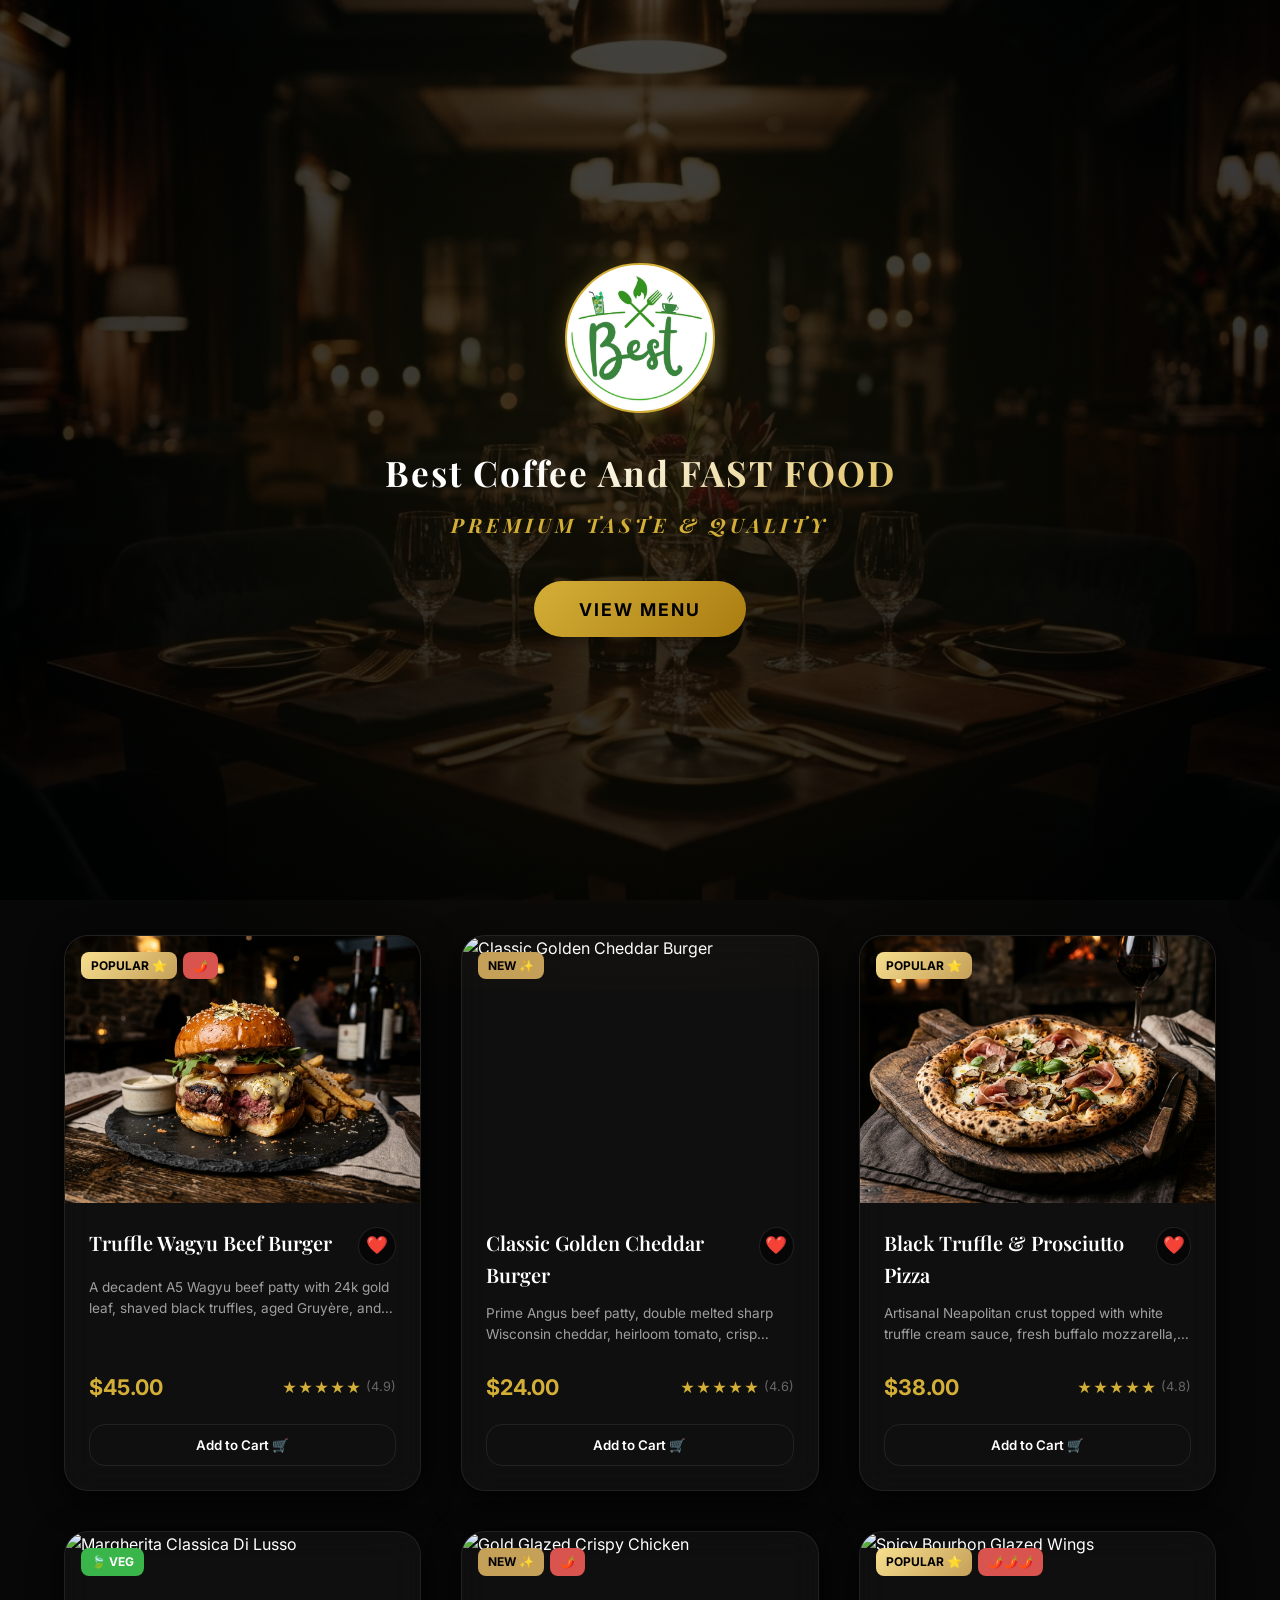
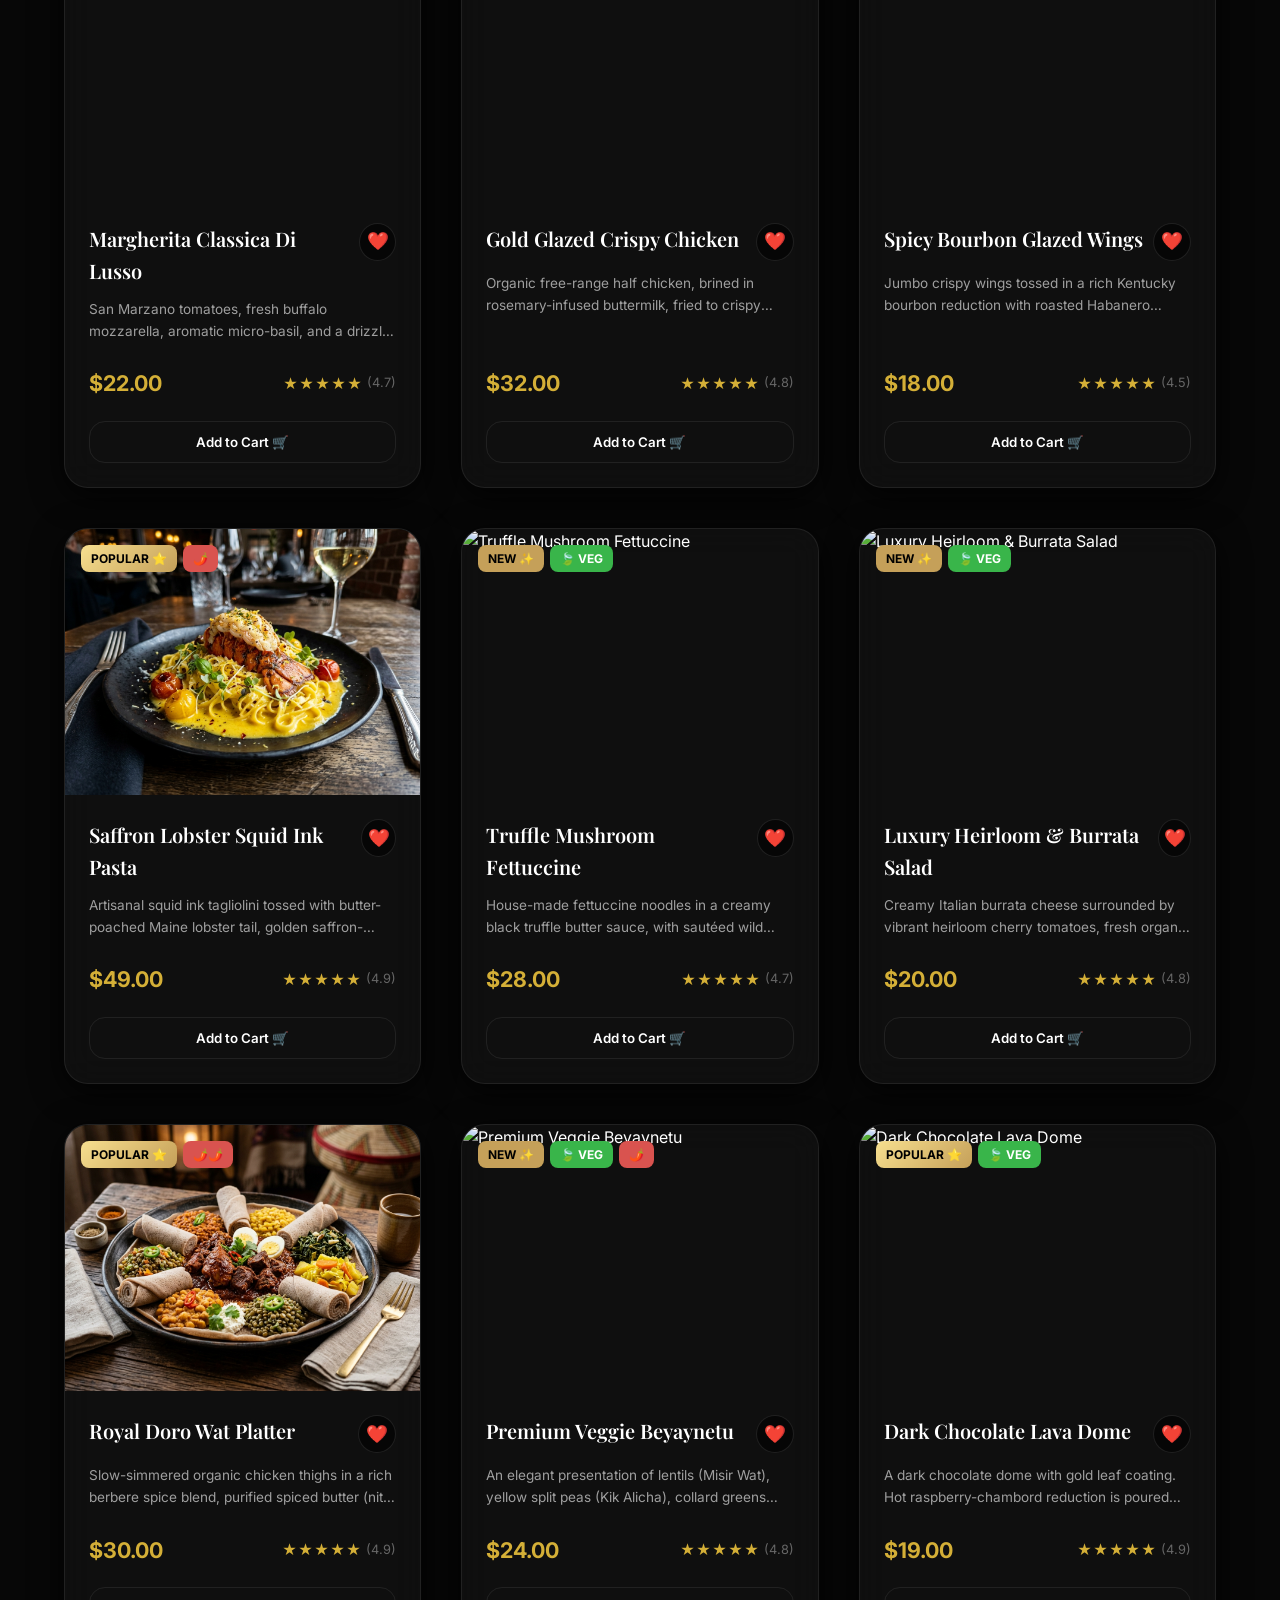
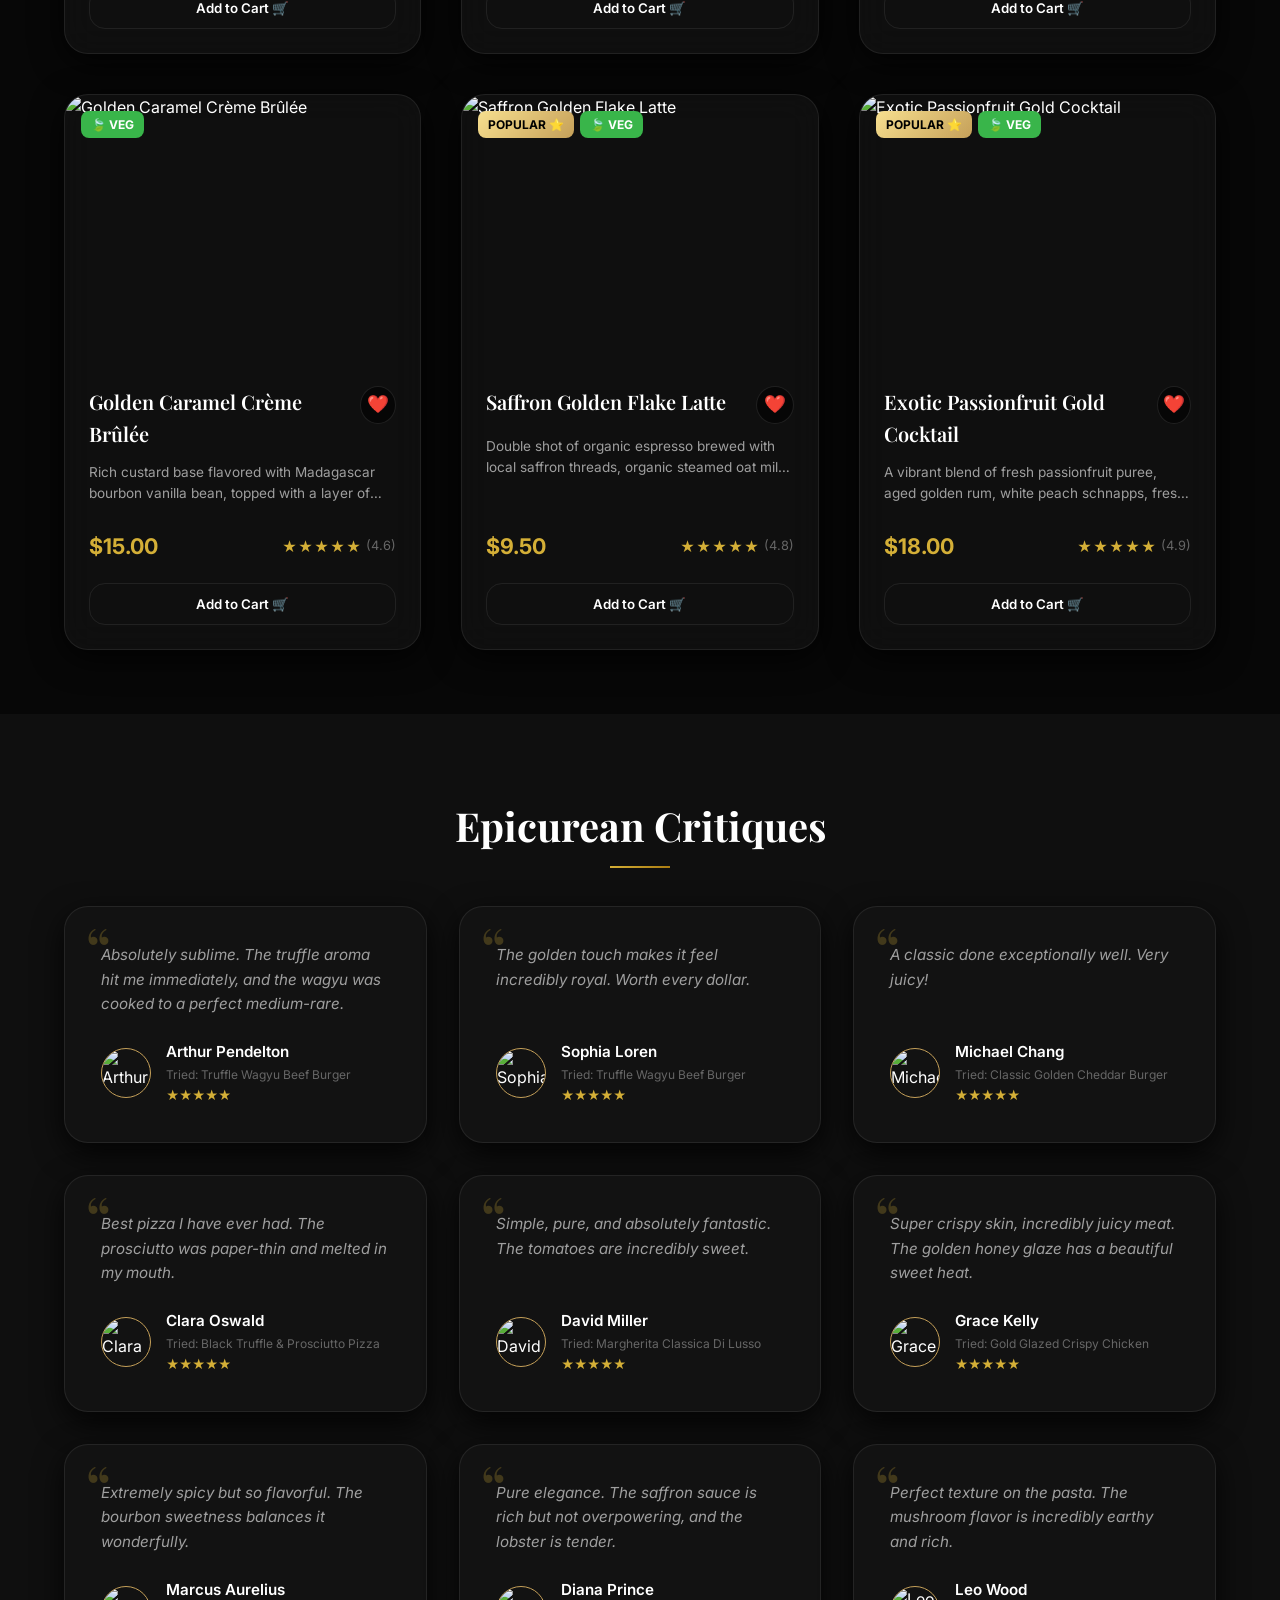
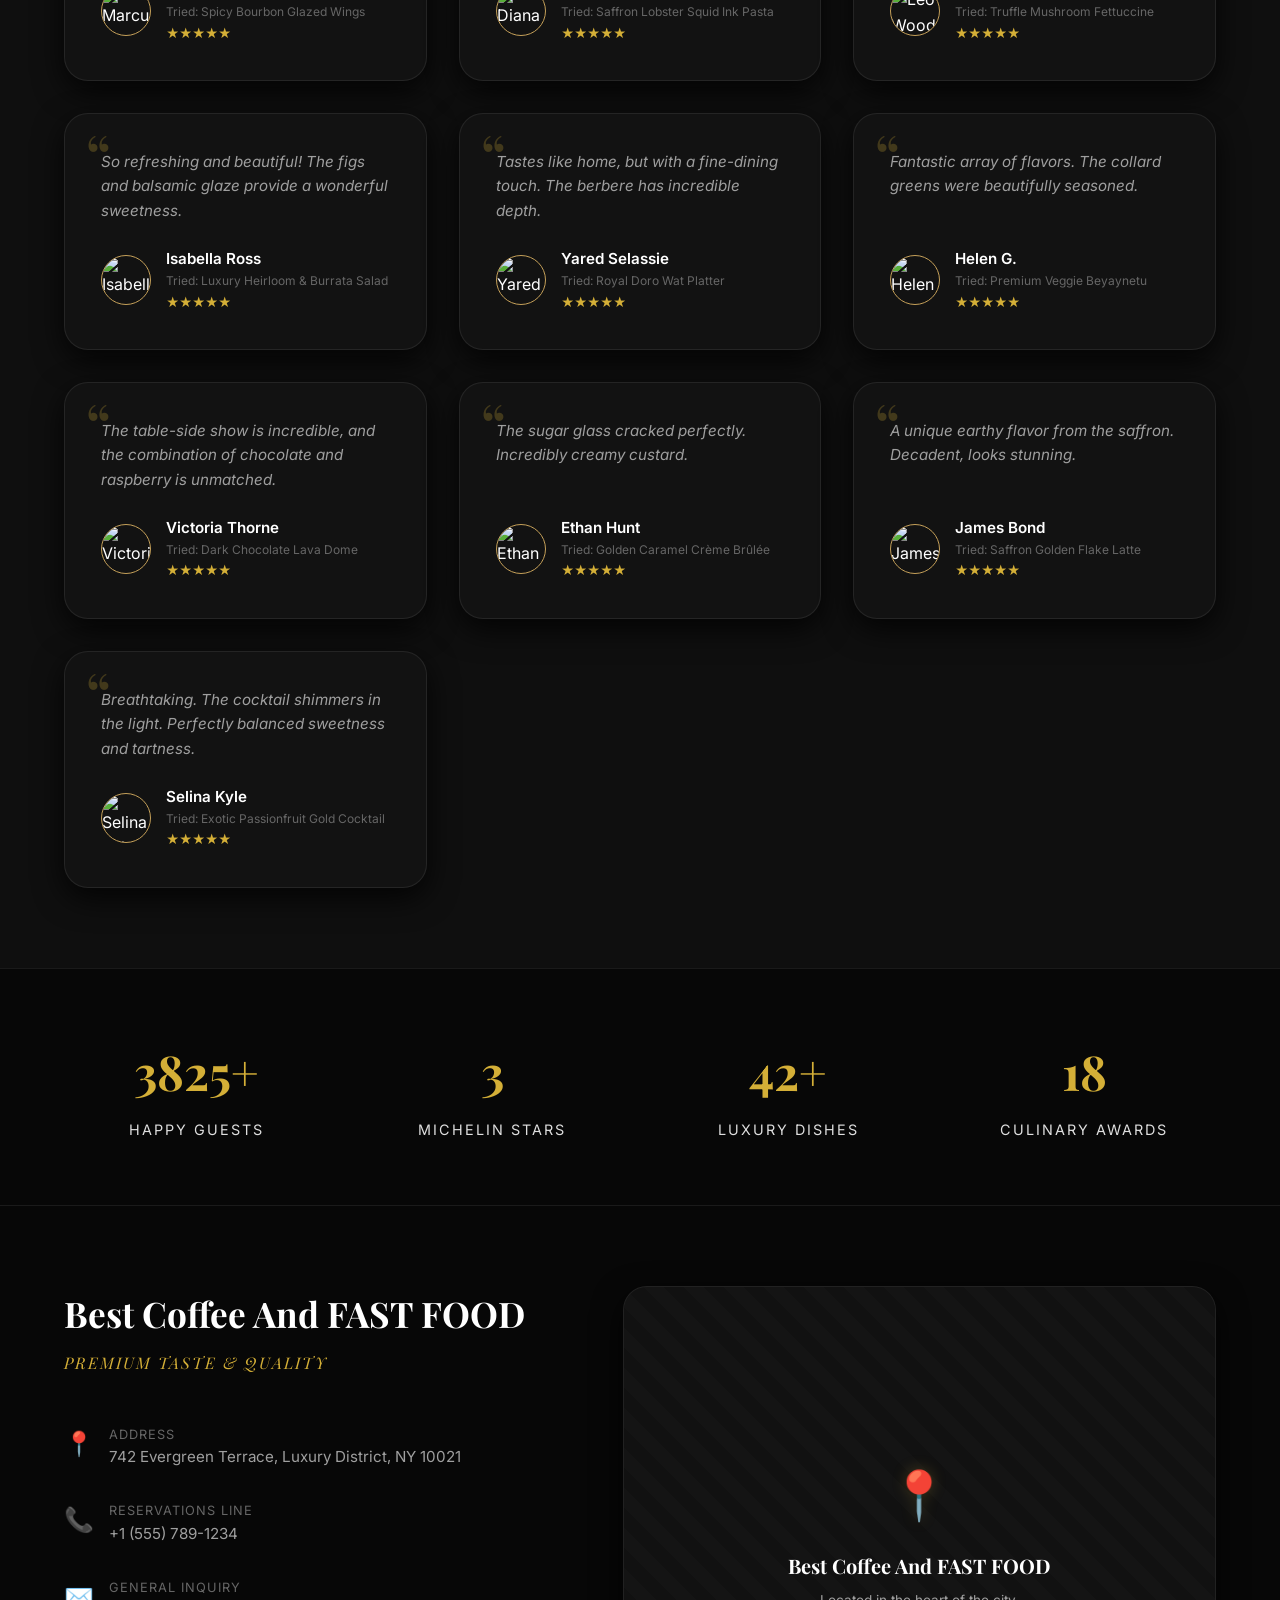
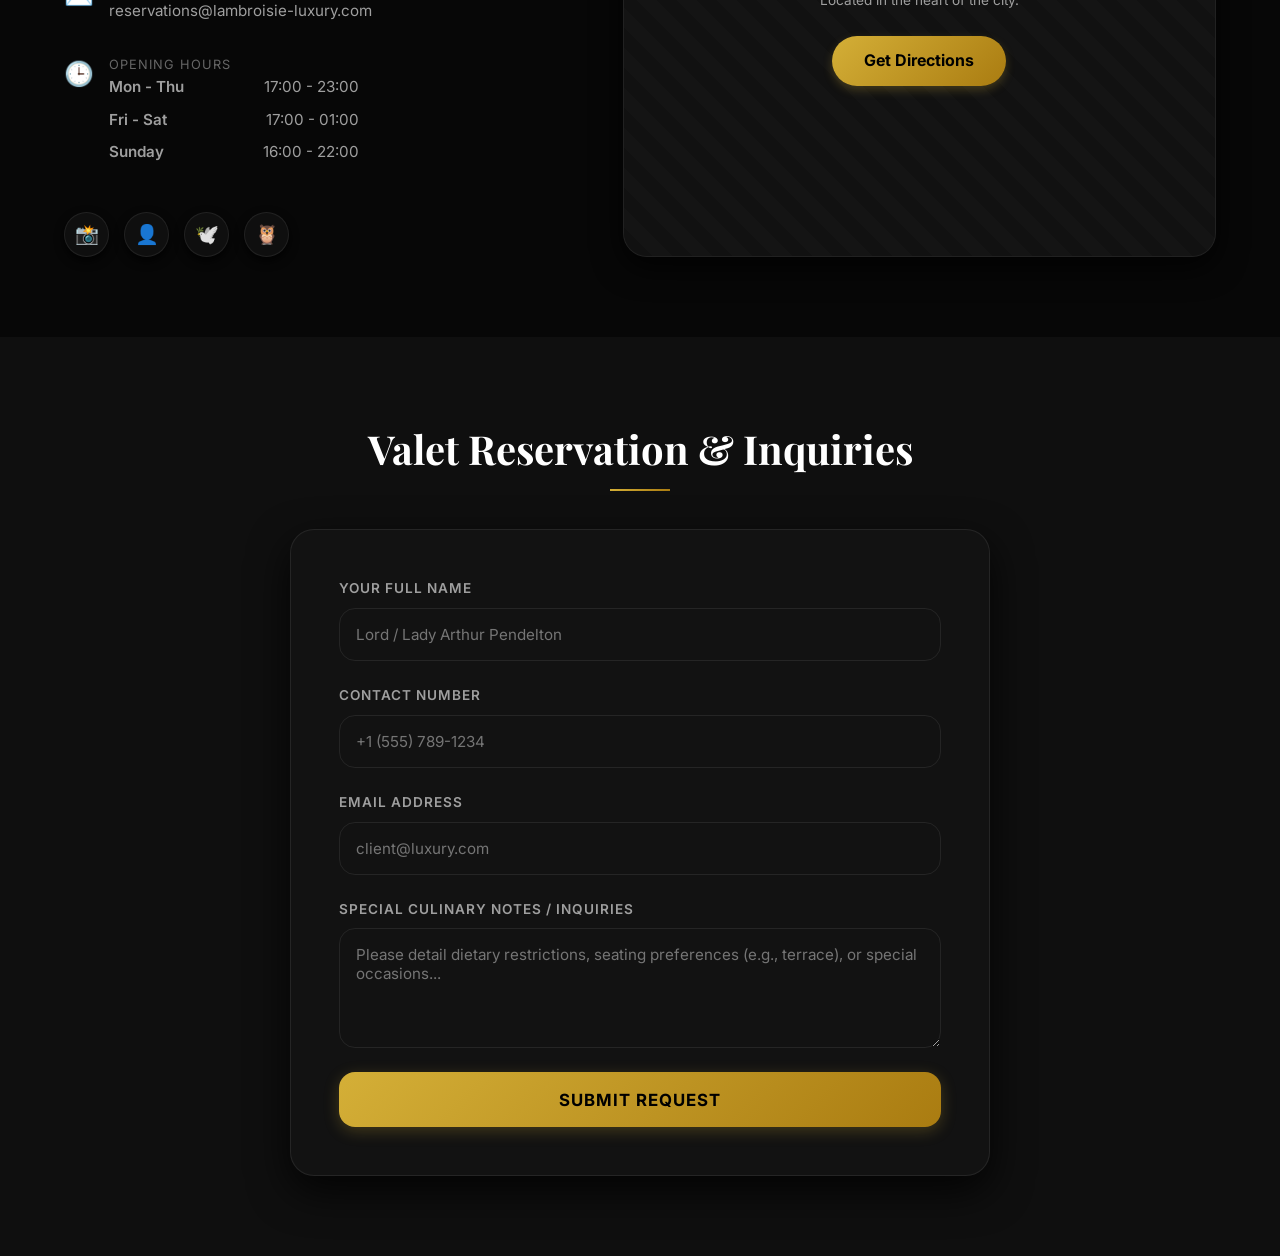
==== commit f0bf4453: "changed name and logo" ====
--- a/digital-menu/index.html
+++ b/digital-menu/index.html
@@ -3,8 +3,8 @@
 <head>
   <meta charset="UTF-8">
   <meta name="viewport" content="width=device-width, initial-scale=1.0">
-  <title>L'Ambroisie | Premium Digital Culinary Experience</title>
-  <meta name="description" content="Immerse yourself in a luxury digital menu selection of exquisite gourmet culinary delights at L'Ambroisie.">
+  <title>Best Coffee And FAST FOOD | Premium Digital Culinary Experience</title>
+  <meta name="description" content="Immerse yourself in a premium digital menu selection of exquisite coffee and fast food delights at Best Coffee And FAST FOOD.">
   
   <!-- CSS Stylesheets -->
   <link rel="stylesheet" href="css/style.css">
@@ -18,8 +18,8 @@
     <div class="welcome-ambient-glow"></div>
     <div class="welcome-content">
       <img class="welcome-logo" src="images/logo.jpg" alt="L'Ambroisie Logo">
-      <h1 class="welcome-title">L'Ambroisie</h1>
-      <h2 class="welcome-subtitle">Haute Cuisine Royale</h2>
+      <h1 class="welcome-title" style="font-size: 2.2rem;">Best Coffee And FAST FOOD</h1>
+      <h2 class="welcome-subtitle">Premium Taste & Quality</h2>
       <button id="enter-menu-btn" class="welcome-btn" aria-label="Enter Digital Menu">View Menu</button>
     </div>
   </div>
@@ -28,7 +28,7 @@
   <header id="main-header">
     <div class="brand-container">
       <img class="header-logo" src="images/logo.jpg" alt="L'Ambroisie Logo">
-      <span class="header-title">L'Ambroisie</span>
+      <span class="header-title" style="font-size: 1.15rem;">Best Coffee And FAST FOOD</span>
     </div>
     
     <nav class="nav-menu" id="nav-menu">
@@ -65,8 +65,8 @@
 
   <!-- 3. Hero Section (Slides / Showcase) -->
   <section id="hero-showcase">
-    <h2 class="hero-showcase-title">L'Ambroisie</h2>
-    <span class="hero-showcase-subtitle">Futuristic Luxury Dining</span>
+    <h2 class="hero-showcase-title" style="font-size: 3rem;">Best Coffee And FAST FOOD</h2>
+    <span class="hero-showcase-subtitle">Premium Taste & Quality</span>
   </section>
 
   <!-- 4. Main Menu & Category Section -->
@@ -132,8 +132,8 @@
     <div class="info-grid">
       <div class="info-details-column">
         <div class="info-header">
-          <h3 class="info-restaurant-name">L'Ambroisie Atelier</h3>
-          <span class="info-restaurant-tagline">Excellence in Gastronomy</span>
+          <h3 class="info-restaurant-name">Best Coffee And FAST FOOD</h3>
+          <span class="info-restaurant-tagline">Premium Taste & Quality</span>
         </div>
 
         <div class="info-item">
@@ -185,8 +185,8 @@
         <div class="map-placeholder-bg"></div>
         <div class="map-content">
           <div class="map-marker">📍</div>
-          <h4 class="map-location-title">L'Ambroisie Manhattan</h4>
-          <p class="map-location-desc">Located in the heart of Upper East Side, facing Central Park.</p>
+          <h4 class="map-location-title">Best Coffee And FAST FOOD</h4>
+          <p class="map-location-desc">Located in the heart of the city.</p>
           <a href="https://maps.google.com" target="_blank" rel="noopener noreferrer" class="directions-btn">Get Directions</a>
         </div>
       </div>
@@ -319,7 +319,7 @@
         <div class="toggle-item">
           <div class="toggle-label">
             <span class="toggle-label-title">New Arrivals</span>
-            <span class="toggle-label-desc">L'Ambroisie fresh creations</span>
+            <span class="toggle-label-desc">Freshly prepared creations</span>
           </div>
           <label class="switch">
             <input type="checkbox" id="filter-new">
@@ -409,7 +409,7 @@
     <button class="modal-close-btn" id="close-qr-btn" aria-label="Close QR Modal">&times;</button>
     <div class="qr-modal-body">
       <h3 class="modal-title">Mobile Menu Sync</h3>
-      <p class="qr-desc" style="margin-top: 0.5rem;">Scan with your mobile camera to take L'Ambroisie with you.</p>
+      <p class="qr-desc" style="margin-top: 0.5rem;">Scan with your mobile camera to take Best Coffee And FAST FOOD with you.</p>
       
       <!-- Premium inline golden SVG QR Code -->
       <div class="qr-code-wrapper">
@@ -424,7 +424,7 @@
         </svg>
       </div>
       
-      <p class="qr-desc">URL: <code>https://lambroisie.menu</code></p>
+      <p class="qr-desc">URL: <code>https://bestcoffeeandfastfood.menu</code></p>
     </div>
   </div>
 
--- a/digital-menu/css/style.css
+++ b/digital-menu/css/style.css
@@ -142,7 +142,9 @@
   border: 2px solid var(--gold-primary);
   margin-bottom: 2rem;
   box-shadow: 0 0 25px var(--gold-glow);
-  object-fit: cover;
+  background-color: #ffffff;
+  padding: 4px;
+  object-fit: contain;
 }
 
 .welcome-title {
@@ -239,7 +241,9 @@
   height: 45px;
   border-radius: 50%;
   border: 1px solid var(--gold-primary);
-  object-fit: cover;
+  background-color: #ffffff;
+  padding: 2px;
+  object-fit: contain;
 }
 
 .header-title {
